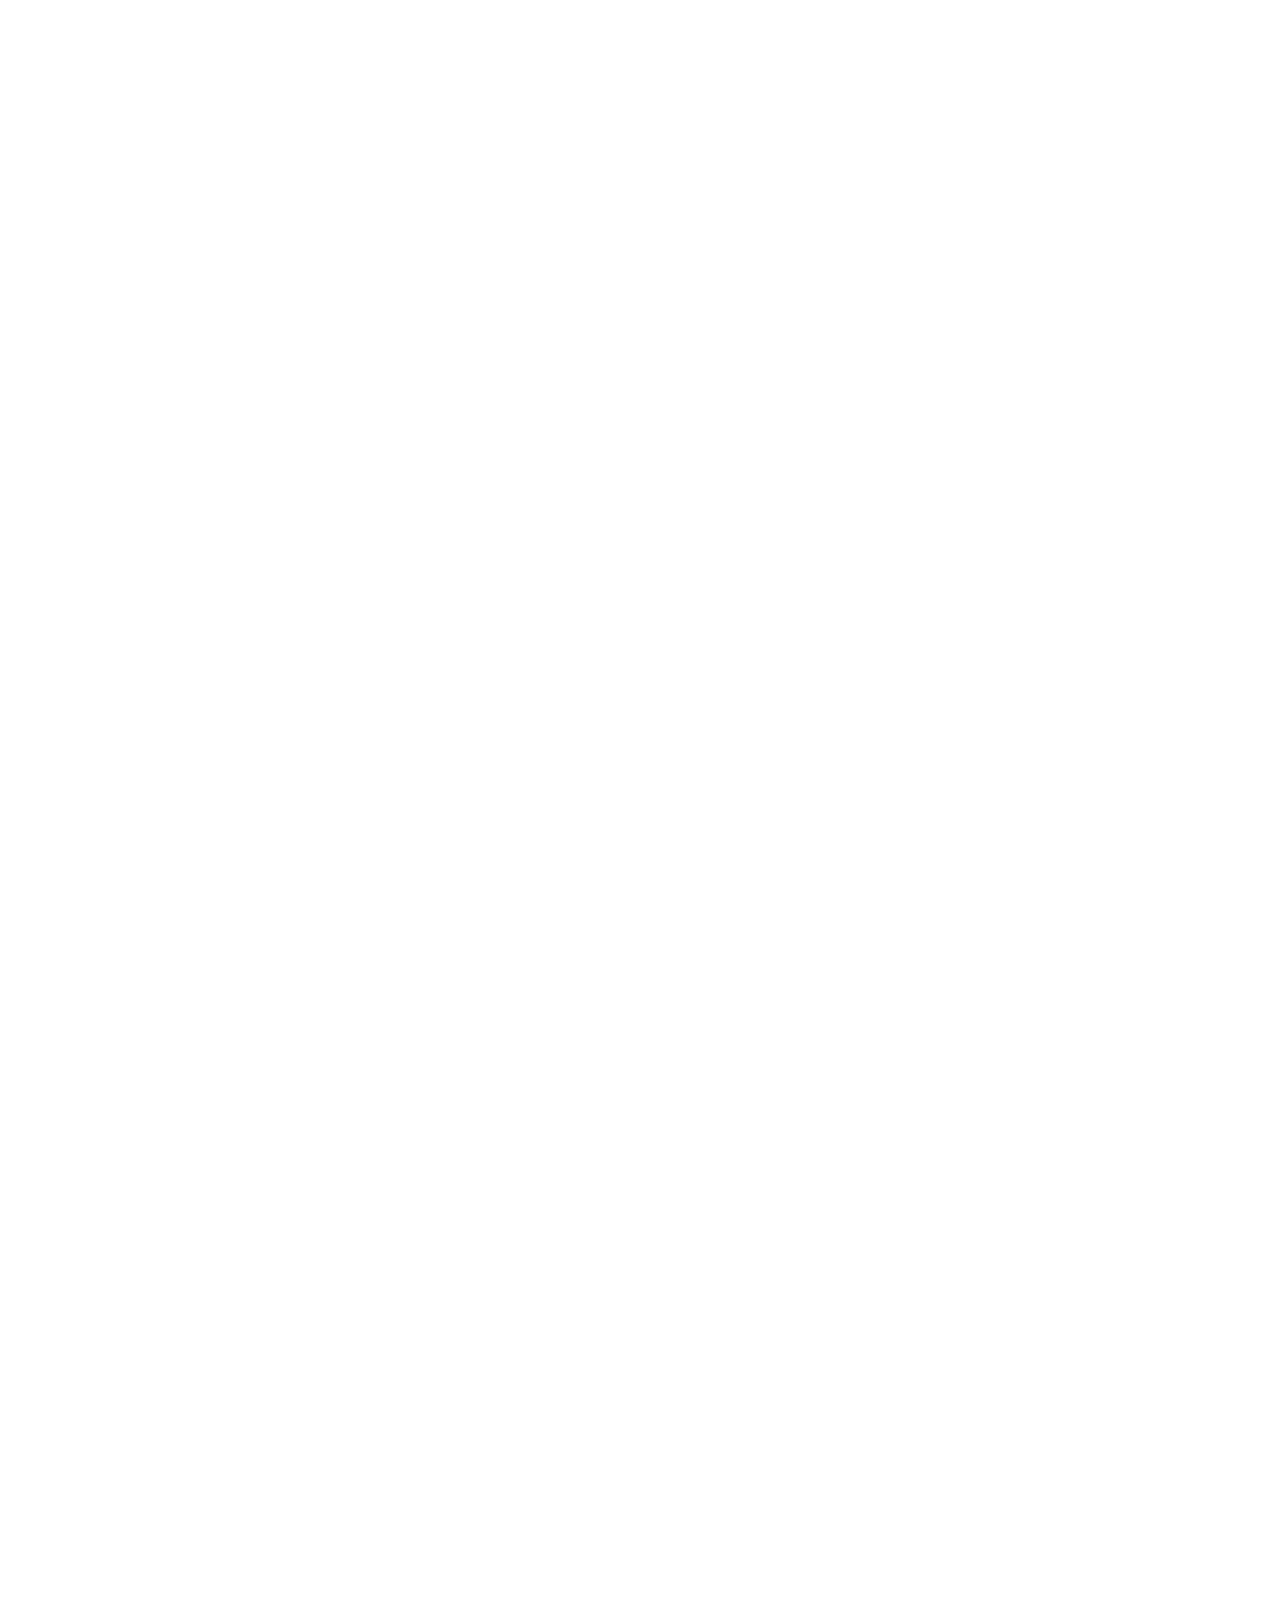
==== index.html @ 90db0bf0 "Initial commit" ====
<!DOCTYPE HTML>
<html>
	<head>
		<title>Ahooy, Welcome</title>
		<meta charset="utf-8" />
		<meta name="viewport" content="width=device-width, initial-scale=1, user-scalable=no" />
		<link rel="stylesheet" href="assets/css/main.css" />
		<noscript><link rel="stylesheet" href="assets/css/noscript.css" /></noscript>
	</head>
	<body class="is-preload">

		<!-- Wrapper-->
			<div id="wrapper">

				<!-- Nav -->
					<nav id="nav">
						<a href="#" class="icon solid fa-home"><span>Home</span></a>
						<a href="#work" class="icon solid fa-folder"><span>Work</span></a>
						<a href="#contact" class="icon solid fa-envelope"><span>Contact</span></a>
						<a href="https://twitter.com/Thuo_Bryce" class="icon brands fa-twitter"><span>Twitter</span></a>
					</nav>

				<!-- Main -->
					<div id="main">

						<!-- Me -->
							<article id="home" class="panel intro">
								<header>
									<h1>Brian Gachau Thuo</h1>
									<p>Golang & I.T Engineer</p>
								</header>
								<a href="#work" class="jumplink pic">
									<span class="arrow icon solid fa-chevron-right"><span>See my work</span></span>
									<img src="images/me_1.jpg" alt="" />
								</a>
							</article>

						<!-- Work -->
							<article id="work" class="panel">
								<header>
									<h2>Work</h2>
								</header>
								<p>
									Under Construction :) 
								</p>
								<section>
									<div class="row">
										<div class="col-4 col-6-medium col-12-small">
											<a href="#" class="image fit"><img src="images/pic01.jpg" alt=""></a>
										</div>
										<div class="col-4 col-6-medium col-12-small">
											<a href="#" class="image fit"><img src="images/pic02.jpg" alt=""></a>
										</div>
										<div class="col-4 col-6-medium col-12-small">
											<a href="#" class="image fit"><img src="images/pic03.jpg" alt=""></a>
										</div>
										<div class="col-4 col-6-medium col-12-small">
											<a href="#" class="image fit"><img src="images/pic04.jpg" alt=""></a>
										</div>
										<div class="col-4 col-6-medium col-12-small">
											<a href="#" class="image fit"><img src="images/pic05.jpg" alt=""></a>
										</div>
										<div class="col-4 col-6-medium col-12-small">
											<a href="#" class="image fit"><img src="images/pic06.jpg" alt=""></a>
										</div>
										<div class="col-4 col-6-medium col-12-small">
											<a href="#" class="image fit"><img src="images/pic07.jpg" alt=""></a>
										</div>
										<div class="col-4 col-6-medium col-12-small">
											<a href="#" class="image fit"><img src="images/pic08.jpg" alt=""></a>
										</div>
										<div class="col-4 col-6-medium col-12-small">
											<a href="#" class="image fit"><img src="images/pic09.jpg" alt=""></a>
										</div>
										<div class="col-4 col-6-medium col-12-small">
											<a href="#" class="image fit"><img src="images/pic10.jpg" alt=""></a>
										</div>
										<div class="col-4 col-6-medium col-12-small">
											<a href="#" class="image fit"><img src="images/pic11.jpg" alt=""></a>
										</div>
										<div class="col-4 col-6-medium col-12-small">
											<a href="#" class="image fit"><img src="images/pic12.jpg" alt=""></a>
										</div>
									</div>
								</section>
							</article>

						<!-- Contact -->
							<article id="contact" class="panel">
								<header>
									<h2>Contact Me</h2>
								</header>
								<form action="#" method="post">
									<div>
										<div class="row">
											<div class="col-6 col-12-medium">
												<input type="text" name="name" placeholder="Name" />
											</div>
											<div class="col-6 col-12-medium">
												<input type="text" name="email" placeholder="Email" />
											</div>
											<div class="col-12">
												<input type="text" name="subject" placeholder="Subject" />
											</div>
											<div class="col-12">
												<textarea name="message" placeholder="Message" rows="6"></textarea>
											</div>
											<div class="col-12">
												<input type="submit" value="Send Message" />
											</div>
										</div>
									</div>
								</form>
							</article>

					</div>

				<!-- Footer -->
					<div id="footer">
						<ul class="copyright">
							<li>&copy; Thuo.</li><li>Design: <a href="http://html5up.net">HTML5 UP</a></li>
						</ul>
					</div>

			</div>

		<!-- Scripts -->
			<script src="assets/js/jquery.min.js"></script>
			<script src="assets/js/browser.min.js"></script>
			<script src="assets/js/breakpoints.min.js"></script>
			<script src="assets/js/util.js"></script>
			<script src="assets/js/main.js"></script>

	</body>
</html>
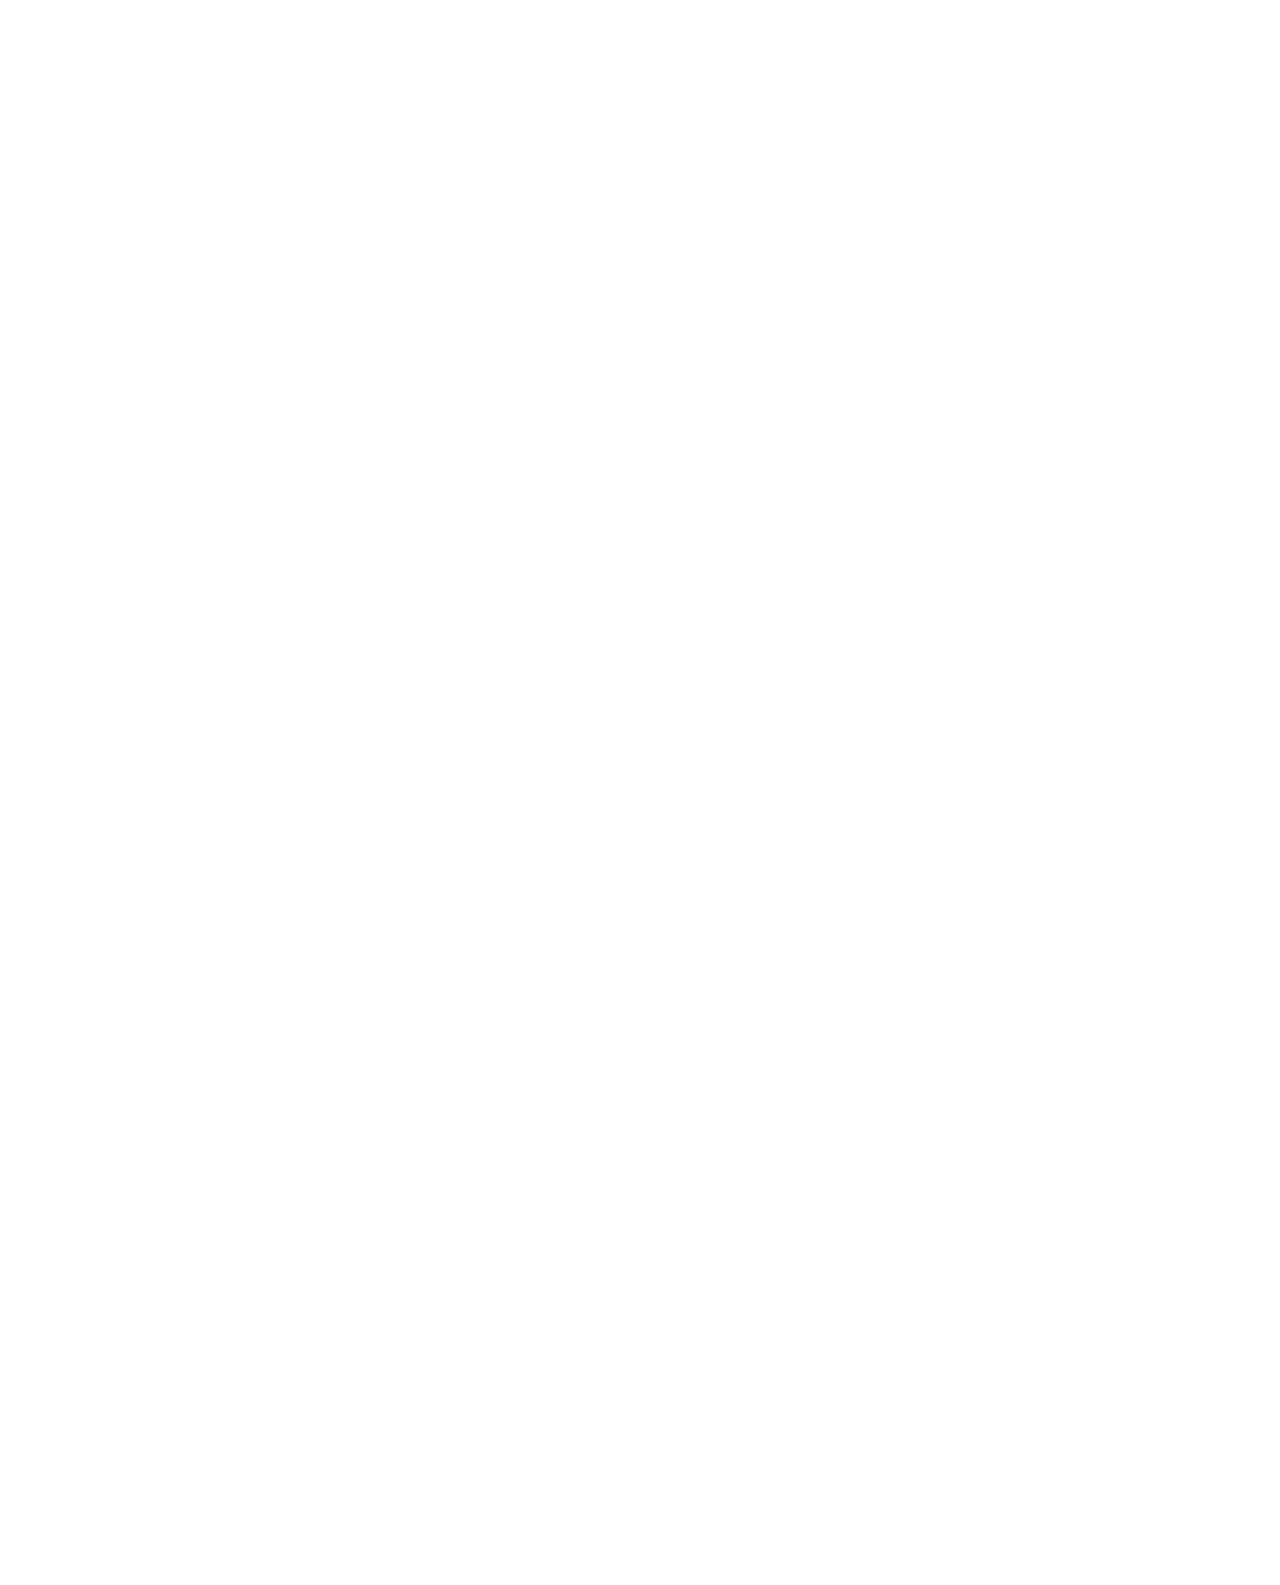
==== commit 79049588: "Update index.html" ====
--- a/index.html
+++ b/index.html
@@ -66,21 +66,6 @@
 										<div class="col-4 col-6-medium col-12-small">
 											<a href="#" class="image fit"><img src="images/pic07.jpg" alt=""></a>
 										</div>
-										<div class="col-4 col-6-medium col-12-small">
-											<a href="#" class="image fit"><img src="images/pic08.jpg" alt=""></a>
-										</div>
-										<div class="col-4 col-6-medium col-12-small">
-											<a href="#" class="image fit"><img src="images/pic09.jpg" alt=""></a>
-										</div>
-										<div class="col-4 col-6-medium col-12-small">
-											<a href="#" class="image fit"><img src="images/pic10.jpg" alt=""></a>
-										</div>
-										<div class="col-4 col-6-medium col-12-small">
-											<a href="#" class="image fit"><img src="images/pic11.jpg" alt=""></a>
-										</div>
-										<div class="col-4 col-6-medium col-12-small">
-											<a href="#" class="image fit"><img src="images/pic12.jpg" alt=""></a>
-										</div>
 									</div>
 								</section>
 							</article>
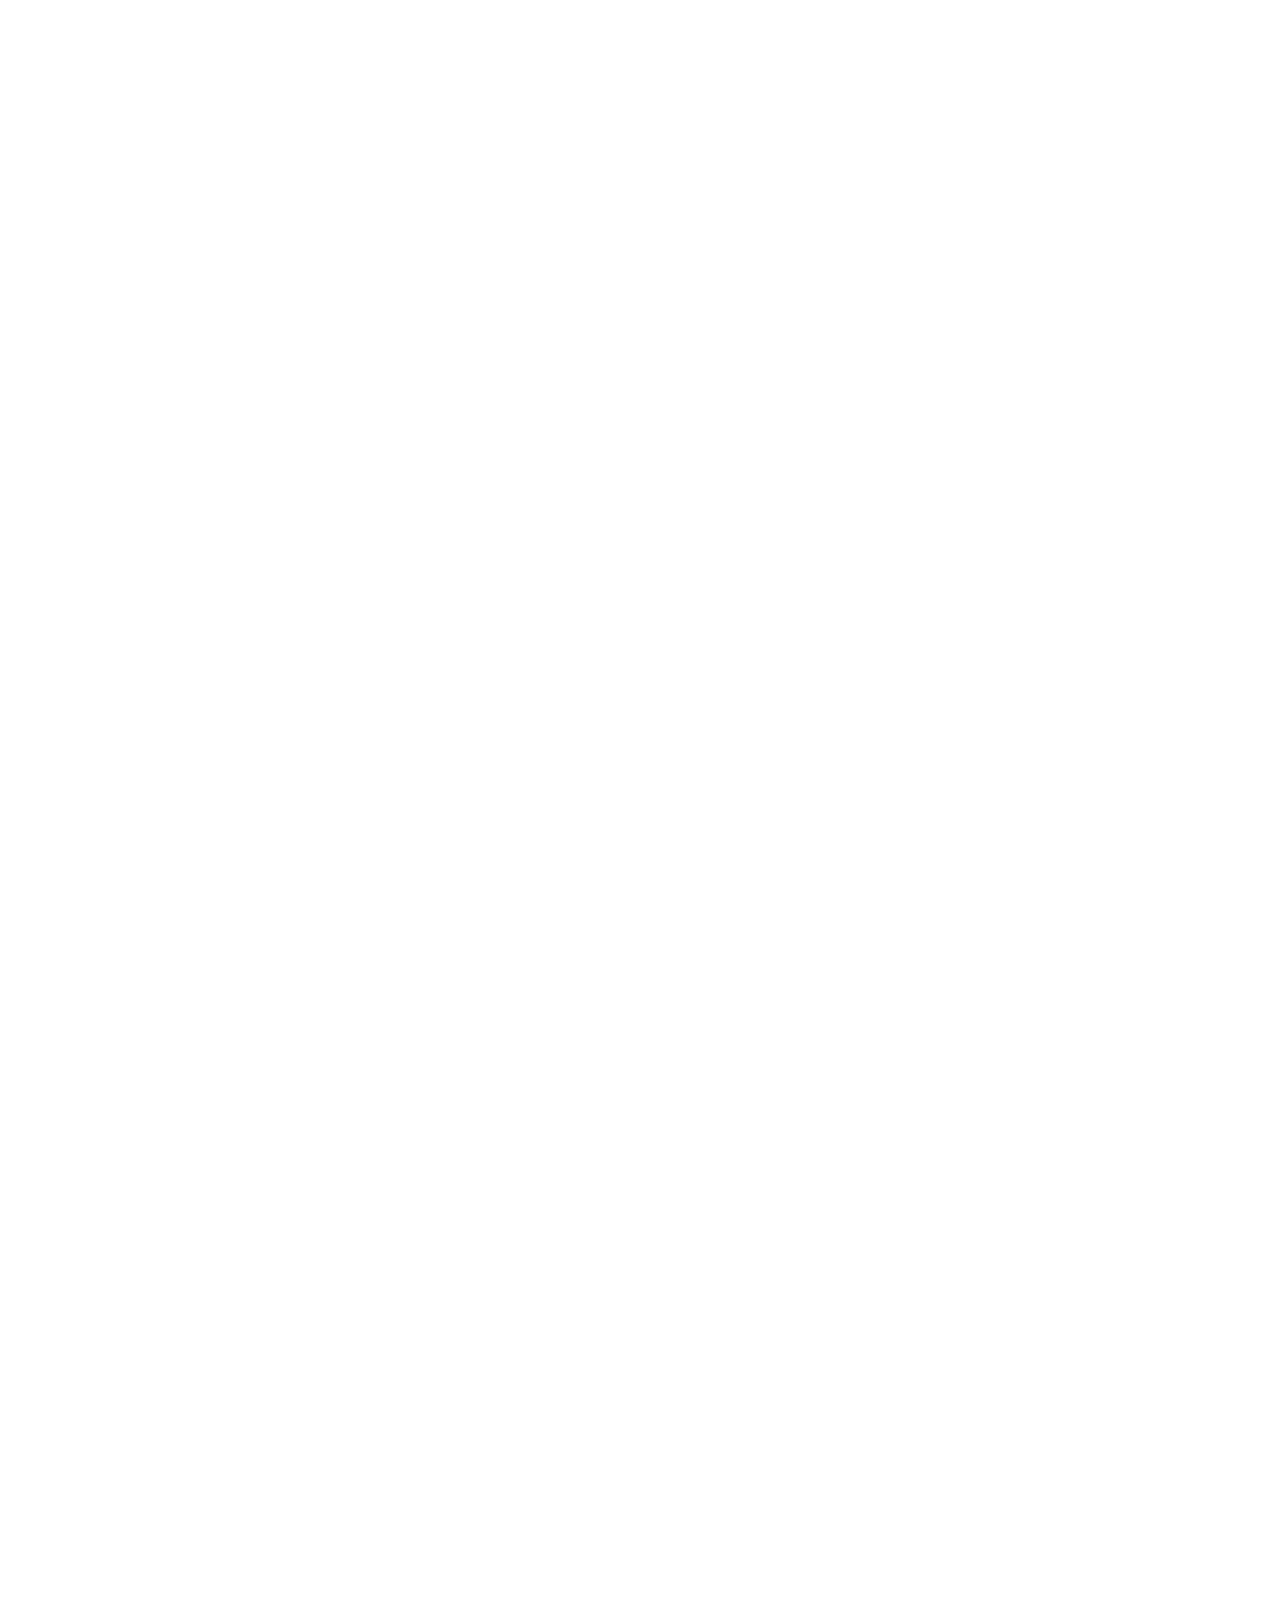
==== commit 6bea9afd: "Refactor portfolio site: update index.html, enhance CSS styles, and add .gitignore" ====
--- a/index.html
+++ b/index.html
@@ -1,9 +1,49 @@
 <!DOCTYPE HTML>
-<html>
+<html lang="en">
 	<head>
-		<title>Ahooy, Welcome</title>
 		<meta charset="utf-8" />
 		<meta name="viewport" content="width=device-width, initial-scale=1, user-scalable=no" />
+
+		<title>Brian Gachau Thuo · Rust Systems Engineer & IT Ops</title>
+		<meta name="description" content="Brian Gachau Thuo is a Rust systems engineer and IT Ops professional in Nairobi, Kenya. Building backend systems, local AI tools, and infrastructure for East Africa." />
+		<meta name="author" content="Brian Gachau Thuo" />
+		<link rel="canonical" href="https://thuobrian.github.io/Brian-Thuo/" />
+
+		<!-- Open Graph -->
+		<meta property="og:title" content="Brian Gachau Thuo · Rust Systems Engineer & IT Ops" />
+		<meta property="og:description" content="Backend systems, local AI tooling, and IT operations infrastructure — built with Rust, Python, and Go." />
+		<meta property="og:type" content="website" />
+		<meta property="og:url" content="https://thuobrian.github.io/Brian-Thuo/" />
+		<meta property="og:image" content="https://thuobrian.github.io/Brian-Thuo/images/me_1.jpg" />
+
+		<!-- Twitter -->
+		<meta name="twitter:card" content="summary_large_image" />
+		<meta name="twitter:title" content="Brian Gachau Thuo · Rust Systems Engineer & IT Ops" />
+		<meta name="twitter:description" content="Backend systems, local AI tooling, and IT operations infrastructure — built with Rust, Python, and Go." />
+		<meta name="twitter:image" content="https://thuobrian.github.io/Brian-Thuo/images/me_1.jpg" />
+
+		<!-- JSON-LD Person schema -->
+		<script type="application/ld+json">
+		{
+			"@context": "https://schema.org",
+			"@type": "Person",
+			"name": "Brian Gachau Thuo",
+			"jobTitle": "Rust Systems Engineer & IT Ops",
+			"url": "https://thuobrian.github.io/Brian-Thuo/",
+			"sameAs": [
+				"https://github.com/ThuoBrian",
+				"https://www.linkedin.com/in/brian-thuo-gachau",
+				"https://twitter.com/Thuo_Bryce"
+			],
+			"email": "mailto:thuogachau@gmail.com",
+			"address": {
+				"@type": "PostalAddress",
+				"addressLocality": "Nairobi",
+				"addressCountry": "KE"
+			}
+		}
+		</script>
+
 		<link rel="stylesheet" href="assets/css/main.css" />
 		<noscript><link rel="stylesheet" href="assets/css/noscript.css" /></noscript>
 	</head>
@@ -13,11 +53,13 @@
 			<div id="wrapper">
 
 				<!-- Nav -->
-					<nav id="nav">
-						<a href="#" class="icon solid fa-home"><span>Home</span></a>
-						<a href="#work" class="icon solid fa-folder"><span>Work</span></a>
-						<a href="#contact" class="icon solid fa-envelope"><span>Contact</span></a>
-						<a href="https://twitter.com/Thuo_Bryce" class="icon brands fa-twitter"><span>Twitter</span></a>
+					<nav id="nav" aria-label="Primary">
+						<a href="#home" class="icon solid fa-home" aria-label="Home"><span>Home</span></a>
+						<a href="#about" class="icon solid fa-user" aria-label="About"><span>About</span></a>
+						<a href="#work" class="icon solid fa-folder" aria-label="Work"><span>Work</span></a>
+						<a href="#contact" class="icon solid fa-envelope" aria-label="Contact"><span>Contact</span></a>
+						<a href="https://github.com/ThuoBrian" class="icon brands fa-github" aria-label="GitHub" target="_blank" rel="noopener noreferrer"><span>GitHub</span></a>
+						<a href="https://www.linkedin.com/in/brian-thuo-gachau" class="icon brands fa-linkedin" aria-label="LinkedIn" target="_blank" rel="noopener noreferrer"><span>LinkedIn</span></a>
 					</nav>
 
 				<!-- Main -->
@@ -27,47 +69,112 @@
 							<article id="home" class="panel intro">
 								<header>
 									<h1>Brian Gachau Thuo</h1>
-									<p>Golang & I.T Engineer</p>
+									<p>Rust Systems Engineer · IT Ops @ IPA Kenya</p>
 								</header>
 								<a href="#work" class="jumplink pic">
 									<span class="arrow icon solid fa-chevron-right"><span>See my work</span></span>
-									<img src="images/me_1.jpg" alt="" />
+									<img src="images/me_1.jpg" alt="Portrait of Brian Gachau Thuo" width="400" height="400" />
 								</a>
+							</article>
+
+						<!-- About -->
+							<article id="about" class="panel">
+								<header>
+									<h2>About Me</h2>
+								</header>
+								<p>
+									I’m a systems engineer based in Nairobi, Kenya, building reliable backend infrastructure and developer tools for East Africa. Most of my work is in <strong>Rust</strong> and <strong>Python</strong>, with a growing focus on local/edge AI systems, IT operations automation, and cloud-native tooling.
+								</p>
+								<p>
+									By day I run IT Operations at <strong>IPA Kenya</strong>. By night I ship open-source projects — from RAG chatbots and inventory APIs to Rust CLI utilities.
+								</p>
+								<section>
+									<h3>Tech I work with</h3>
+									<ul class="tech-stack">
+										<li>Rust</li>
+										<li>Python</li>
+										<li>Go</li>
+										<li>FastAPI</li>
+										<li>Actix-web</li>
+										<li>PostgreSQL</li>
+										<li>SQLx</li>
+										<li>Docker</li>
+										<li>ChromaDB</li>
+										<li>Ollama</li>
+										<li>Linux</li>
+									</ul>
+								</section>
 							</article>
 
 						<!-- Work -->
 							<article id="work" class="panel">
 								<header>
-									<h2>Work</h2>
-								</header>
-								<p>
-									Under Construction :) 
+									<h2>Selected Work</h2>
+								</header>
+								<p>
+									A few projects I’ve built recently. Most are open source — click through to read the code or try them out.
 								</p>
 								<section>
-									<div class="row">
-										<div class="col-4 col-6-medium col-12-small">
-											<a href="#" class="image fit"><img src="images/pic01.jpg" alt=""></a>
-										</div>
-										<div class="col-4 col-6-medium col-12-small">
-											<a href="#" class="image fit"><img src="images/pic02.jpg" alt=""></a>
-										</div>
-										<div class="col-4 col-6-medium col-12-small">
-											<a href="#" class="image fit"><img src="images/pic03.jpg" alt=""></a>
-										</div>
-										<div class="col-4 col-6-medium col-12-small">
-											<a href="#" class="image fit"><img src="images/pic04.jpg" alt=""></a>
-										</div>
-										<div class="col-4 col-6-medium col-12-small">
-											<a href="#" class="image fit"><img src="images/pic05.jpg" alt=""></a>
-										</div>
-										<div class="col-4 col-6-medium col-12-small">
-											<a href="#" class="image fit"><img src="images/pic06.jpg" alt=""></a>
-										</div>
-										<div class="col-4 col-6-medium col-12-small">
-											<a href="#" class="image fit"><img src="images/pic07.jpg" alt=""></a>
+									<div class="row project-grid">
+										<div class="col-4 col-6-medium col-12-small">
+											<a href="https://github.com/ThuoBrian/Laptop_Inventory_CLI" class="image fit project-card" target="_blank" rel="noopener noreferrer">
+												<img src="images/pic01.jpg" alt="Laptop Inventory CLI preview" loading="lazy" />
+												<span class="project-caption">
+													<strong>Laptop Inventory API</strong>
+													<em>Rust · Actix-web · PostgreSQL · SQLx · Docker</em>
+												</span>
+											</a>
+										</div>
+										<div class="col-4 col-6-medium col-12-small">
+											<a href="https://github.com/ThuoBrian/AI-support-chatbot" class="image fit project-card" target="_blank" rel="noopener noreferrer">
+												<img src="images/pic02.jpg" alt="AI Support Chatbot preview" loading="lazy" />
+												<span class="project-caption">
+													<strong>AI Support Chatbot</strong>
+													<em>Local RAG · Ollama · ChromaDB · FastAPI · SSE</em>
+												</span>
+											</a>
+										</div>
+										<div class="col-4 col-6-medium col-12-small">
+											<a href="https://github.com/ThuoBrian/kenyan-AI-powered-financial-advisor" class="image fit project-card" target="_blank" rel="noopener noreferrer">
+												<img src="images/pic03.jpg" alt="Kenyan AI Financial Advisor preview" loading="lazy" />
+												<span class="project-caption">
+													<strong>Kenyan AI Financial Advisor</strong>
+													<em>Python · AI · Budgeting · Investing · Tax</em>
+												</span>
+											</a>
+										</div>
+										<div class="col-4 col-6-medium col-12-small">
+											<a href="https://github.com/ThuoBrian/pr-context-builder" class="image fit project-card" target="_blank" rel="noopener noreferrer">
+												<img src="images/pic04.jpg" alt="PR Context Builder preview" loading="lazy" />
+												<span class="project-caption">
+													<strong>PR Context Builder</strong>
+													<em>Rust CLI · Git · Developer productivity</em>
+												</span>
+											</a>
+										</div>
+										<div class="col-4 col-6-medium col-12-small">
+											<a href="https://github.com/ThuoBrian/Decoder-Ring" class="image fit project-card" target="_blank" rel="noopener noreferrer">
+												<img src="images/pic05.jpg" alt="Decoder Ring preview" loading="lazy" />
+												<span class="project-caption">
+													<strong>Decoder Ring</strong>
+													<em>Rust CLI · Statistical analysis · Shift guessing</em>
+												</span>
+											</a>
+										</div>
+										<div class="col-4 col-6-medium col-12-small">
+											<a href="https://github.com/ThuoBrian/learn-ops" class="image fit project-card" target="_blank" rel="noopener noreferrer">
+												<img src="images/pic06.jpg" alt="Learn Ops preview" loading="lazy" />
+												<span class="project-caption">
+													<strong>Learn Ops</strong>
+													<em>JavaScript · Training finder · AI/ML · Cybersecurity</em>
+												</span>
+											</a>
 										</div>
 									</div>
 								</section>
+								<p class="more-work">
+									See more on <a href="https://github.com/ThuoBrian" target="_blank" rel="noopener noreferrer">GitHub</a>.
+								</p>
 							</article>
 
 						<!-- Contact -->
@@ -75,20 +182,29 @@
 								<header>
 									<h2>Contact Me</h2>
 								</header>
-								<form action="#" method="post">
+								<p>
+									Open to freelance, collaborations, and systems/infrastructure roles. The best way to reach me is by email.
+								</p>
+								<ul class="contact-links">
+									<li><a href="mailto:thuogachau@gmail.com" class="icon solid fa-envelope"><span>thuogachau@gmail.com</span></a></li>
+									<li><a href="https://github.com/ThuoBrian" class="icon brands fa-github" target="_blank" rel="noopener noreferrer"><span>github.com/ThuoBrian</span></a></li>
+									<li><a href="https://www.linkedin.com/in/brian-thuo-gachau" class="icon brands fa-linkedin" target="_blank" rel="noopener noreferrer"><span>linkedin.com/in/brian-thuo-gachau</span></a></li>
+									<li><a href="https://twitter.com/Thuo_Bryce" class="icon brands fa-twitter" target="_blank" rel="noopener noreferrer"><span>@Thuo_Bryce</span></a></li>
+								</ul>
+								<form action="https://formspree.io/f/xnqevvjz" method="POST">
 									<div>
 										<div class="row">
 											<div class="col-6 col-12-medium">
-												<input type="text" name="name" placeholder="Name" />
+												<input type="text" name="name" placeholder="Name" required />
 											</div>
 											<div class="col-6 col-12-medium">
-												<input type="text" name="email" placeholder="Email" />
+												<input type="email" name="email" placeholder="Email" required />
 											</div>
 											<div class="col-12">
-												<input type="text" name="subject" placeholder="Subject" />
+												<input type="text" name="subject" placeholder="Subject" required />
 											</div>
 											<div class="col-12">
-												<textarea name="message" placeholder="Message" rows="6"></textarea>
+												<textarea name="message" placeholder="Message" rows="6" required></textarea>
 											</div>
 											<div class="col-12">
 												<input type="submit" value="Send Message" />
@@ -103,7 +219,7 @@
 				<!-- Footer -->
 					<div id="footer">
 						<ul class="copyright">
-							<li>&copy; Thuo.</li><li>Design: <a href="http://html5up.net">HTML5 UP</a></li>
+							<li>&copy; Brian Gachau Thuo.</li><li>Built by <a href="https://github.com/ThuoBrian" target="_blank" rel="noopener noreferrer">ThuoBrian</a></li>
 						</ul>
 					</div>
 
@@ -117,4 +233,4 @@
 			<script src="assets/js/main.js"></script>
 
 	</body>
-</html>+</html>
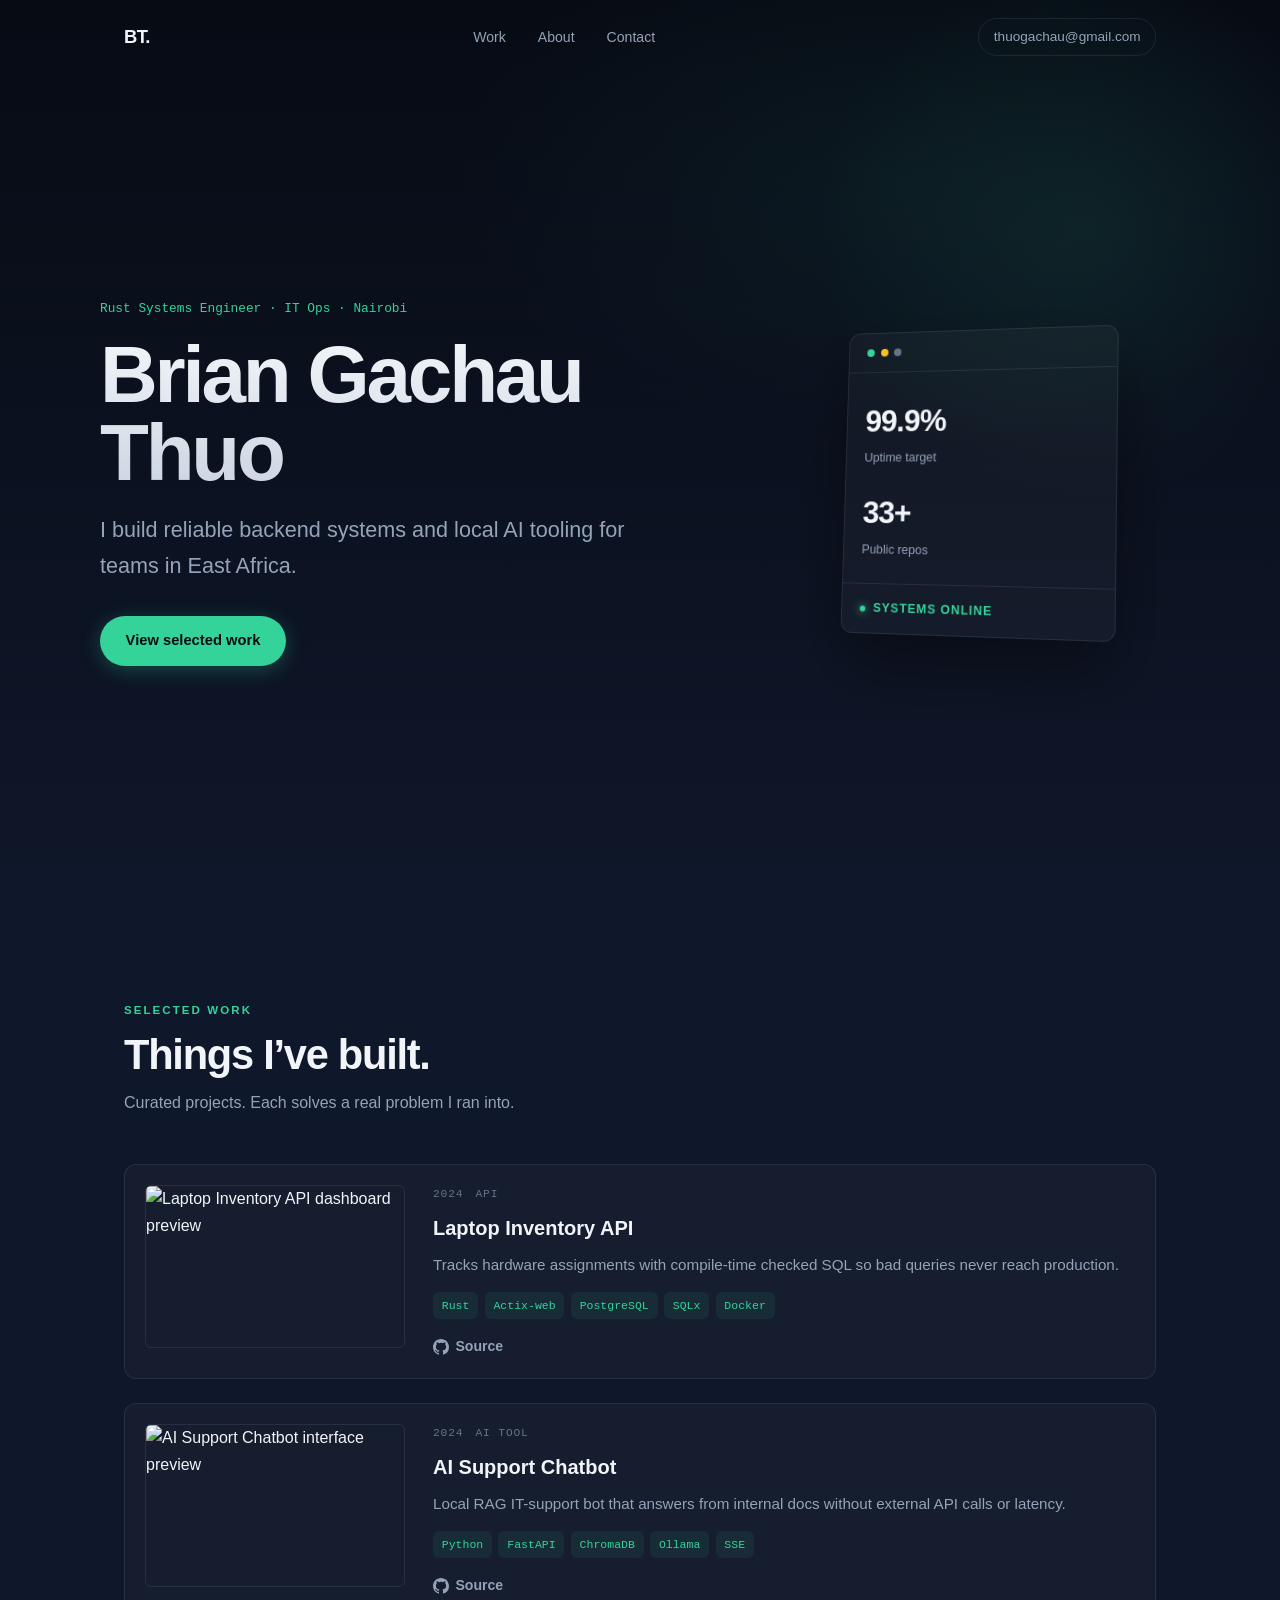
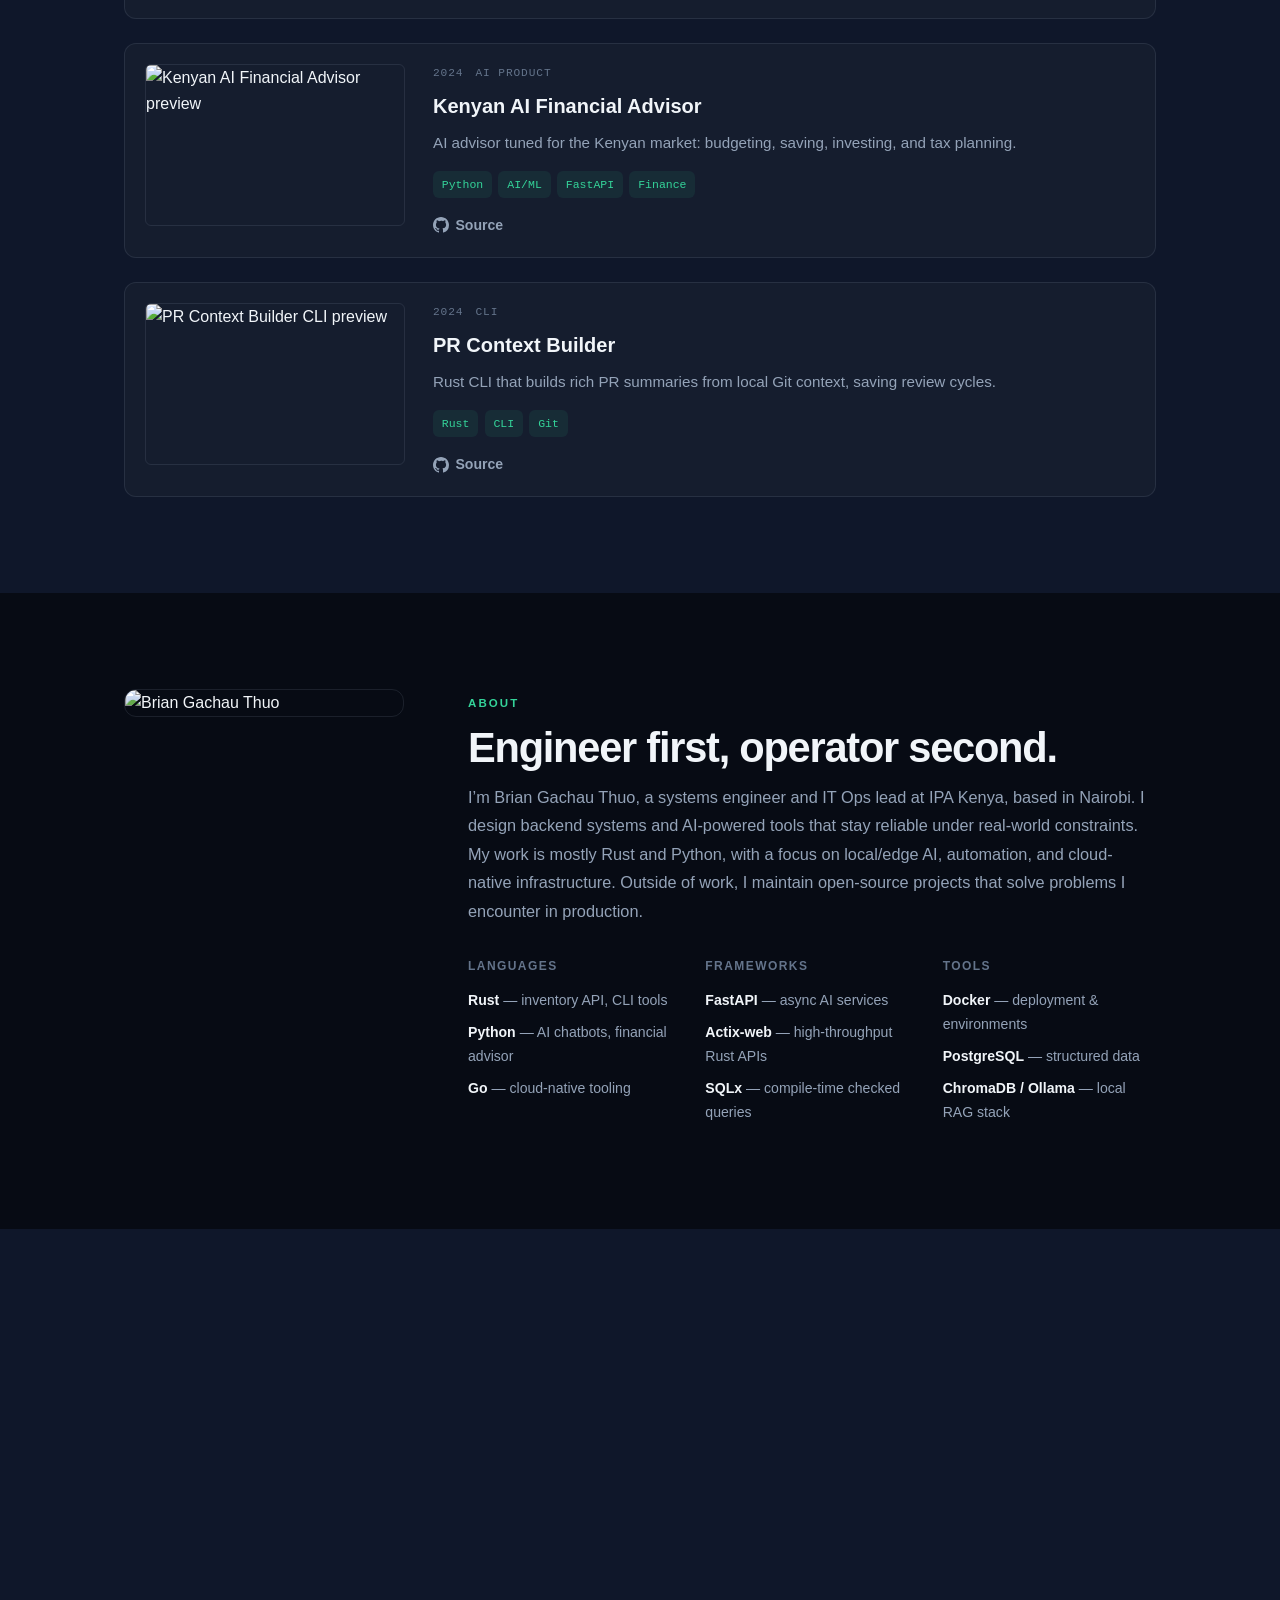
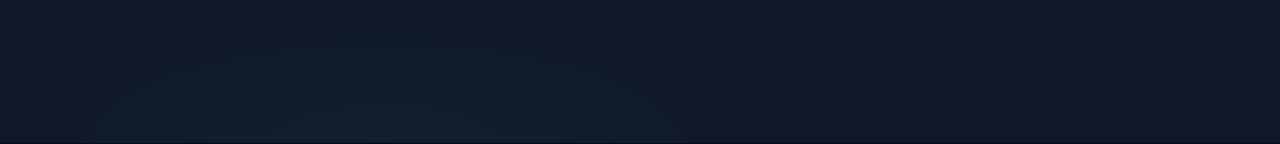
==== commit 6857554d: "Rebuild portfolio as premium dark developer site - Replace Astral template with custom dark navy-to-" ====
--- a/index.html
+++ b/index.html
@@ -1,236 +1,304 @@
-<!DOCTYPE HTML>
+<!DOCTYPE html>
 <html lang="en">
-	<head>
-		<meta charset="utf-8" />
-		<meta name="viewport" content="width=device-width, initial-scale=1, user-scalable=no" />
-
-		<title>Brian Gachau Thuo · Rust Systems Engineer & IT Ops</title>
-		<meta name="description" content="Brian Gachau Thuo is a Rust systems engineer and IT Ops professional in Nairobi, Kenya. Building backend systems, local AI tools, and infrastructure for East Africa." />
-		<meta name="author" content="Brian Gachau Thuo" />
-		<link rel="canonical" href="https://thuobrian.github.io/Brian-Thuo/" />
-
-		<!-- Open Graph -->
-		<meta property="og:title" content="Brian Gachau Thuo · Rust Systems Engineer & IT Ops" />
-		<meta property="og:description" content="Backend systems, local AI tooling, and IT operations infrastructure — built with Rust, Python, and Go." />
-		<meta property="og:type" content="website" />
-		<meta property="og:url" content="https://thuobrian.github.io/Brian-Thuo/" />
-		<meta property="og:image" content="https://thuobrian.github.io/Brian-Thuo/images/me_1.jpg" />
-
-		<!-- Twitter -->
-		<meta name="twitter:card" content="summary_large_image" />
-		<meta name="twitter:title" content="Brian Gachau Thuo · Rust Systems Engineer & IT Ops" />
-		<meta name="twitter:description" content="Backend systems, local AI tooling, and IT operations infrastructure — built with Rust, Python, and Go." />
-		<meta name="twitter:image" content="https://thuobrian.github.io/Brian-Thuo/images/me_1.jpg" />
-
-		<!-- JSON-LD Person schema -->
-		<script type="application/ld+json">
-		{
-			"@context": "https://schema.org",
-			"@type": "Person",
-			"name": "Brian Gachau Thuo",
-			"jobTitle": "Rust Systems Engineer & IT Ops",
-			"url": "https://thuobrian.github.io/Brian-Thuo/",
-			"sameAs": [
-				"https://github.com/ThuoBrian",
-				"https://www.linkedin.com/in/brian-thuo-gachau",
-				"https://twitter.com/Thuo_Bryce"
-			],
-			"email": "mailto:thuogachau@gmail.com",
-			"address": {
-				"@type": "PostalAddress",
-				"addressLocality": "Nairobi",
-				"addressCountry": "KE"
-			}
-		}
-		</script>
-
-		<link rel="stylesheet" href="assets/css/main.css" />
-		<noscript><link rel="stylesheet" href="assets/css/noscript.css" /></noscript>
-	</head>
-	<body class="is-preload">
-
-		<!-- Wrapper-->
-			<div id="wrapper">
-
-				<!-- Nav -->
-					<nav id="nav" aria-label="Primary">
-						<a href="#home" class="icon solid fa-home" aria-label="Home"><span>Home</span></a>
-						<a href="#about" class="icon solid fa-user" aria-label="About"><span>About</span></a>
-						<a href="#work" class="icon solid fa-folder" aria-label="Work"><span>Work</span></a>
-						<a href="#contact" class="icon solid fa-envelope" aria-label="Contact"><span>Contact</span></a>
-						<a href="https://github.com/ThuoBrian" class="icon brands fa-github" aria-label="GitHub" target="_blank" rel="noopener noreferrer"><span>GitHub</span></a>
-						<a href="https://www.linkedin.com/in/brian-thuo-gachau" class="icon brands fa-linkedin" aria-label="LinkedIn" target="_blank" rel="noopener noreferrer"><span>LinkedIn</span></a>
-					</nav>
-
-				<!-- Main -->
-					<div id="main">
-
-						<!-- Me -->
-							<article id="home" class="panel intro">
-								<header>
-									<h1>Brian Gachau Thuo</h1>
-									<p>Rust Systems Engineer · IT Ops @ IPA Kenya</p>
-								</header>
-								<a href="#work" class="jumplink pic">
-									<span class="arrow icon solid fa-chevron-right"><span>See my work</span></span>
-									<img src="images/me_1.jpg" alt="Portrait of Brian Gachau Thuo" width="400" height="400" />
-								</a>
-							</article>
-
-						<!-- About -->
-							<article id="about" class="panel">
-								<header>
-									<h2>About Me</h2>
-								</header>
-								<p>
-									I’m a systems engineer based in Nairobi, Kenya, building reliable backend infrastructure and developer tools for East Africa. Most of my work is in <strong>Rust</strong> and <strong>Python</strong>, with a growing focus on local/edge AI systems, IT operations automation, and cloud-native tooling.
-								</p>
-								<p>
-									By day I run IT Operations at <strong>IPA Kenya</strong>. By night I ship open-source projects — from RAG chatbots and inventory APIs to Rust CLI utilities.
-								</p>
-								<section>
-									<h3>Tech I work with</h3>
-									<ul class="tech-stack">
-										<li>Rust</li>
-										<li>Python</li>
-										<li>Go</li>
-										<li>FastAPI</li>
-										<li>Actix-web</li>
-										<li>PostgreSQL</li>
-										<li>SQLx</li>
-										<li>Docker</li>
-										<li>ChromaDB</li>
-										<li>Ollama</li>
-										<li>Linux</li>
-									</ul>
-								</section>
-							</article>
-
-						<!-- Work -->
-							<article id="work" class="panel">
-								<header>
-									<h2>Selected Work</h2>
-								</header>
-								<p>
-									A few projects I’ve built recently. Most are open source — click through to read the code or try them out.
-								</p>
-								<section>
-									<div class="row project-grid">
-										<div class="col-4 col-6-medium col-12-small">
-											<a href="https://github.com/ThuoBrian/Laptop_Inventory_CLI" class="image fit project-card" target="_blank" rel="noopener noreferrer">
-												<img src="images/pic01.jpg" alt="Laptop Inventory CLI preview" loading="lazy" />
-												<span class="project-caption">
-													<strong>Laptop Inventory API</strong>
-													<em>Rust · Actix-web · PostgreSQL · SQLx · Docker</em>
-												</span>
-											</a>
-										</div>
-										<div class="col-4 col-6-medium col-12-small">
-											<a href="https://github.com/ThuoBrian/AI-support-chatbot" class="image fit project-card" target="_blank" rel="noopener noreferrer">
-												<img src="images/pic02.jpg" alt="AI Support Chatbot preview" loading="lazy" />
-												<span class="project-caption">
-													<strong>AI Support Chatbot</strong>
-													<em>Local RAG · Ollama · ChromaDB · FastAPI · SSE</em>
-												</span>
-											</a>
-										</div>
-										<div class="col-4 col-6-medium col-12-small">
-											<a href="https://github.com/ThuoBrian/kenyan-AI-powered-financial-advisor" class="image fit project-card" target="_blank" rel="noopener noreferrer">
-												<img src="images/pic03.jpg" alt="Kenyan AI Financial Advisor preview" loading="lazy" />
-												<span class="project-caption">
-													<strong>Kenyan AI Financial Advisor</strong>
-													<em>Python · AI · Budgeting · Investing · Tax</em>
-												</span>
-											</a>
-										</div>
-										<div class="col-4 col-6-medium col-12-small">
-											<a href="https://github.com/ThuoBrian/pr-context-builder" class="image fit project-card" target="_blank" rel="noopener noreferrer">
-												<img src="images/pic04.jpg" alt="PR Context Builder preview" loading="lazy" />
-												<span class="project-caption">
-													<strong>PR Context Builder</strong>
-													<em>Rust CLI · Git · Developer productivity</em>
-												</span>
-											</a>
-										</div>
-										<div class="col-4 col-6-medium col-12-small">
-											<a href="https://github.com/ThuoBrian/Decoder-Ring" class="image fit project-card" target="_blank" rel="noopener noreferrer">
-												<img src="images/pic05.jpg" alt="Decoder Ring preview" loading="lazy" />
-												<span class="project-caption">
-													<strong>Decoder Ring</strong>
-													<em>Rust CLI · Statistical analysis · Shift guessing</em>
-												</span>
-											</a>
-										</div>
-										<div class="col-4 col-6-medium col-12-small">
-											<a href="https://github.com/ThuoBrian/learn-ops" class="image fit project-card" target="_blank" rel="noopener noreferrer">
-												<img src="images/pic06.jpg" alt="Learn Ops preview" loading="lazy" />
-												<span class="project-caption">
-													<strong>Learn Ops</strong>
-													<em>JavaScript · Training finder · AI/ML · Cybersecurity</em>
-												</span>
-											</a>
-										</div>
-									</div>
-								</section>
-								<p class="more-work">
-									See more on <a href="https://github.com/ThuoBrian" target="_blank" rel="noopener noreferrer">GitHub</a>.
-								</p>
-							</article>
-
-						<!-- Contact -->
-							<article id="contact" class="panel">
-								<header>
-									<h2>Contact Me</h2>
-								</header>
-								<p>
-									Open to freelance, collaborations, and systems/infrastructure roles. The best way to reach me is by email.
-								</p>
-								<ul class="contact-links">
-									<li><a href="mailto:thuogachau@gmail.com" class="icon solid fa-envelope"><span>thuogachau@gmail.com</span></a></li>
-									<li><a href="https://github.com/ThuoBrian" class="icon brands fa-github" target="_blank" rel="noopener noreferrer"><span>github.com/ThuoBrian</span></a></li>
-									<li><a href="https://www.linkedin.com/in/brian-thuo-gachau" class="icon brands fa-linkedin" target="_blank" rel="noopener noreferrer"><span>linkedin.com/in/brian-thuo-gachau</span></a></li>
-									<li><a href="https://twitter.com/Thuo_Bryce" class="icon brands fa-twitter" target="_blank" rel="noopener noreferrer"><span>@Thuo_Bryce</span></a></li>
-								</ul>
-								<form action="https://formspree.io/f/xnqevvjz" method="POST">
-									<div>
-										<div class="row">
-											<div class="col-6 col-12-medium">
-												<input type="text" name="name" placeholder="Name" required />
-											</div>
-											<div class="col-6 col-12-medium">
-												<input type="email" name="email" placeholder="Email" required />
-											</div>
-											<div class="col-12">
-												<input type="text" name="subject" placeholder="Subject" required />
-											</div>
-											<div class="col-12">
-												<textarea name="message" placeholder="Message" rows="6" required></textarea>
-											</div>
-											<div class="col-12">
-												<input type="submit" value="Send Message" />
-											</div>
-										</div>
-									</div>
-								</form>
-							</article>
-
-					</div>
-
-				<!-- Footer -->
-					<div id="footer">
-						<ul class="copyright">
-							<li>&copy; Brian Gachau Thuo.</li><li>Built by <a href="https://github.com/ThuoBrian" target="_blank" rel="noopener noreferrer">ThuoBrian</a></li>
-						</ul>
-					</div>
-
-			</div>
-
-		<!-- Scripts -->
-			<script src="assets/js/jquery.min.js"></script>
-			<script src="assets/js/browser.min.js"></script>
-			<script src="assets/js/breakpoints.min.js"></script>
-			<script src="assets/js/util.js"></script>
-			<script src="assets/js/main.js"></script>
-
-	</body>
+<head>
+  <meta charset="UTF-8" />
+  <meta name="viewport" content="width=device-width, initial-scale=1.0" />
+  <meta http-equiv="X-UA-Compatible" content="ie=edge" />
+
+  <title>Brian Gachau Thuo · Rust Systems Engineer</title>
+  <meta name="description" content="Brian Gachau Thuo builds reliable backend systems and local AI tooling for teams in East Africa. Rust · Python · Go · Nairobi." />
+  <meta name="author" content="Brian Gachau Thuo" />
+  <link rel="canonical" href="https://thuobrian.github.io/Brian-Thuo/" />
+
+  <meta property="og:title" content="Brian Gachau Thuo · Rust Systems Engineer" />
+  <meta property="og:description" content="Reliable backend systems and local AI tooling for teams in East Africa." />
+  <meta property="og:type" content="website" />
+  <meta property="og:url" content="https://thuobrian.github.io/Brian-Thuo/" />
+
+  <script type="application/ld+json">
+  {
+    "@context": "https://schema.org",
+    "@type": "Person",
+    "name": "Brian Gachau Thuo",
+    "jobTitle": "Rust Systems Engineer & IT Ops",
+    "url": "https://thuobrian.github.io/Brian-Thuo/",
+    "sameAs": [
+      "https://github.com/ThuoBrian",
+      "https://www.linkedin.com/in/brian-thuo-gachau"
+    ],
+    "email": "mailto:thuogachau@gmail.com",
+    "address": {
+      "@type": "PostalAddress",
+      "addressLocality": "Nairobi",
+      "addressCountry": "KE"
+    }
+  }
+  </script>
+
+  <link rel="stylesheet" href="assets/css/style.css" />
+</head>
+<body>
+
+  <nav class="nav" aria-label="Primary">
+    <div class="nav-inner">
+      <a href="#" class="nav-logo" aria-label="Brian Gachau Thuo">BT.</a>
+
+      <button class="nav-toggle" aria-expanded="false" aria-controls="nav-menu" aria-label="Toggle navigation">
+        <span class="hamburger"></span>
+      </button>
+
+      <ul class="nav-menu" id="nav-menu">
+        <li><a href="#work" class="nav-link">Work</a></li>
+        <li><a href="#about" class="nav-link">About</a></li>
+        <li><a href="#contact" class="nav-link">Contact</a></li>
+      </ul>
+
+      <a href="mailto:thuogachau@gmail.com" class="nav-email">thuogachau@gmail.com</a>
+    </div>
+  </nav>
+
+  <header id="home" class="hero">
+    <div class="hero-glow" aria-hidden="true"></div>
+
+    <div class="hero-content">
+      <div class="hero-text">
+        <p class="hero-kicker">Rust Systems Engineer · IT Ops · Nairobi</p>
+        <h1 class="hero-name">Brian Gachau Thuo</h1>
+        <p class="hero-value">
+          I build reliable backend systems and local AI tooling for teams in East Africa.
+        </p>
+        <div class="hero-actions">
+          <a href="#work" class="btn btn-primary">View selected work</a>
+        </div>
+      </div>
+
+      <div class="hero-card-wrapper">
+        <div class="glass-card">
+          <div class="card-header">
+            <span class="card-dot"></span>
+            <span class="card-dot amber"></span>
+            <span class="card-dot muted"></span>
+          </div>
+          <div class="card-body">
+            <div class="card-metric">
+              <span class="metric-value">99.9%</span>
+              <span class="metric-label">Uptime target</span>
+            </div>
+            <div class="card-metric">
+              <span class="metric-value">33+</span>
+              <span class="metric-label">Public repos</span>
+            </div>
+          </div>
+          <div class="card-footer">
+            <span class="pulse"></span>
+            Systems online
+          </div>
+        </div>
+      </div>
+    </div>
+  </header>
+
+  <main>
+    <section id="work" class="work">
+      <div class="container">
+        <div class="section-header">
+          <span class="section-eyebrow">Selected Work</span>
+          <h2 class="section-title">Things I’ve built.</h2>
+          <p class="section-subtitle">Curated projects. Each solves a real problem I ran into.</p>
+        </div>
+
+        <div class="project-list">
+          <article class="project-card">
+            <div class="project-image">
+              <img src="images/pic01.jpg" alt="Laptop Inventory API dashboard preview" loading="lazy" />
+            </div>
+            <div class="project-body">
+              <div class="project-meta">
+                <span class="project-year">2024</span>
+                <span class="project-type">API</span>
+              </div>
+              <h3 class="project-title">Laptop Inventory API</h3>
+              <p class="project-desc">Tracks hardware assignments with compile-time checked SQL so bad queries never reach production.</p>
+              <ul class="project-tags">
+                <li>Rust</li>
+                <li>Actix-web</li>
+                <li>PostgreSQL</li>
+                <li>SQLx</li>
+                <li>Docker</li>
+              </ul>
+              <div class="project-links">
+                <a href="https://github.com/ThuoBrian/Laptop_Inventory_CLI" target="_blank" rel="noopener noreferrer" class="project-link">
+                  <svg class="icon" viewBox="0 0 24 24" fill="currentColor" aria-hidden="true"><path d="M12 0C5.37 0 0 5.37 0 12c0 5.31 3.435 9.795 8.205 11.385.6.105.825-.255.825-.57 0-.285-.015-1.23-.015-2.235-3.015.555-3.795-.735-4.035-1.41-.135-.345-.72-1.41-1.23-1.695-.42-.225-1.02-.78-.015-.795.945-.015 1.62.87 1.845 1.23 1.08 1.815 2.805 1.305 3.495.99.105-.78.42-1.305.765-1.605-2.67-.3-5.46-1.335-5.46-5.925 0-1.305.465-2.385 1.23-3.225-.12-.3-.54-1.53.12-3.18 0 0 1.005-.315 3.3 1.23a11.49 11.49 0 0 1 3-.405c1.02 0 2.04.135 3 .405 2.28-1.56 3.285-1.23 3.285-1.23.66 1.65.24 2.88.12 3.18.765.84 1.23 1.905 1.23 3.225 0 4.605-2.805 5.625-5.475 5.925.435.375.81 1.095.81 2.22 0 1.605-.015 2.895-.015 3.3 0 .315.225.69.825.57A12.02 12.02 0 0 0 24 12c0-6.63-5.37-12-12-12z"/></svg>
+                  Source
+                </a>
+              </div>
+            </div>
+          </article>
+
+          <article class="project-card">
+            <div class="project-image">
+              <img src="images/pic02.jpg" alt="AI Support Chatbot interface preview" loading="lazy" />
+            </div>
+            <div class="project-body">
+              <div class="project-meta">
+                <span class="project-year">2024</span>
+                <span class="project-type">AI Tool</span>
+              </div>
+              <h3 class="project-title">AI Support Chatbot</h3>
+              <p class="project-desc">Local RAG IT-support bot that answers from internal docs without external API calls or latency.</p>
+              <ul class="project-tags">
+                <li>Python</li>
+                <li>FastAPI</li>
+                <li>ChromaDB</li>
+                <li>Ollama</li>
+                <li>SSE</li>
+              </ul>
+              <div class="project-links">
+                <a href="https://github.com/ThuoBrian/AI-support-chatbot" target="_blank" rel="noopener noreferrer" class="project-link">
+                  <svg class="icon" viewBox="0 0 24 24" fill="currentColor" aria-hidden="true"><path d="M12 0C5.37 0 0 5.37 0 12c0 5.31 3.435 9.795 8.205 11.385.6.105.825-.255.825-.57 0-.285-.015-1.23-.015-2.235-3.015.555-3.795-.735-4.035-1.41-.135-.345-.72-1.41-1.23-1.695-.42-.225-1.02-.78-.015-.795.945-.015 1.62.87 1.845 1.23 1.08 1.815 2.805 1.305 3.495.99.105-.78.42-1.305.765-1.605-2.67-.3-5.46-1.335-5.46-5.925 0-1.305.465-2.385 1.23-3.225-.12-.3-.54-1.53.12-3.18 0 0 1.005-.315 3.3 1.23a11.49 11.49 0 0 1 3-.405c1.02 0 2.04.135 3 .405 2.28-1.56 3.285-1.23 3.285-1.23.66 1.65.24 2.88.12 3.18.765.84 1.23 1.905 1.23 3.225 0 4.605-2.805 5.625-5.475 5.925.435.375.81 1.095.81 2.22 0 1.605-.015 2.895-.015 3.3 0 .315.225.69.825.57A12.02 12.02 0 0 0 24 12c0-6.63-5.37-12-12-12z"/></svg>
+                  Source
+                </a>
+              </div>
+            </div>
+          </article>
+
+          <article class="project-card">
+            <div class="project-image">
+              <img src="images/pic03.jpg" alt="Kenyan AI Financial Advisor preview" loading="lazy" />
+            </div>
+            <div class="project-body">
+              <div class="project-meta">
+                <span class="project-year">2024</span>
+                <span class="project-type">AI Product</span>
+              </div>
+              <h3 class="project-title">Kenyan AI Financial Advisor</h3>
+              <p class="project-desc">AI advisor tuned for the Kenyan market: budgeting, saving, investing, and tax planning.</p>
+              <ul class="project-tags">
+                <li>Python</li>
+                <li>AI/ML</li>
+                <li>FastAPI</li>
+                <li>Finance</li>
+              </ul>
+              <div class="project-links">
+                <a href="https://github.com/ThuoBrian/kenyan-AI-powered-financial-advisor" target="_blank" rel="noopener noreferrer" class="project-link">
+                  <svg class="icon" viewBox="0 0 24 24" fill="currentColor" aria-hidden="true"><path d="M12 0C5.37 0 0 5.37 0 12c0 5.31 3.435 9.795 8.205 11.385.6.105.825-.255.825-.57 0-.285-.015-1.23-.015-2.235-3.015.555-3.795-.735-4.035-1.41-.135-.345-.72-1.41-1.23-1.695-.42-.225-1.02-.78-.015-.795.945-.015 1.62.87 1.845 1.23 1.08 1.815 2.805 1.305 3.495.99.105-.78.42-1.305.765-1.605-2.67-.3-5.46-1.335-5.46-5.925 0-1.305.465-2.385 1.23-3.225-.12-.3-.54-1.53.12-3.18 0 0 1.005-.315 3.3 1.23a11.49 11.49 0 0 1 3-.405c1.02 0 2.04.135 3 .405 2.28-1.56 3.285-1.23 3.285-1.23.66 1.65.24 2.88.12 3.18.765.84 1.23 1.905 1.23 3.225 0 4.605-2.805 5.625-5.475 5.925.435.375.81 1.095.81 2.22 0 1.605-.015 2.895-.015 3.3 0 .315.225.69.825.57A12.02 12.02 0 0 0 24 12c0-6.63-5.37-12-12-12z"/></svg>
+                  Source
+                </a>
+              </div>
+            </div>
+          </article>
+
+          <article class="project-card">
+            <div class="project-image">
+              <img src="images/pic04.jpg" alt="PR Context Builder CLI preview" loading="lazy" />
+            </div>
+            <div class="project-body">
+              <div class="project-meta">
+                <span class="project-year">2024</span>
+                <span class="project-type">CLI</span>
+              </div>
+              <h3 class="project-title">PR Context Builder</h3>
+              <p class="project-desc">Rust CLI that builds rich PR summaries from local Git context, saving review cycles.</p>
+              <ul class="project-tags">
+                <li>Rust</li>
+                <li>CLI</li>
+                <li>Git</li>
+              </ul>
+              <div class="project-links">
+                <a href="https://github.com/ThuoBrian/pr-context-builder" target="_blank" rel="noopener noreferrer" class="project-link">
+                  <svg class="icon" viewBox="0 0 24 24" fill="currentColor" aria-hidden="true"><path d="M12 0C5.37 0 0 5.37 0 12c0 5.31 3.435 9.795 8.205 11.385.6.105.825-.255.825-.57 0-.285-.015-1.23-.015-2.235-3.015.555-3.795-.735-4.035-1.41-.135-.345-.72-1.41-1.23-1.695-.42-.225-1.02-.78-.015-.795.945-.015 1.62.87 1.845 1.23 1.08 1.815 2.805 1.305 3.495.99.105-.78.42-1.305.765-1.605-2.67-.3-5.46-1.335-5.46-5.925 0-1.305.465-2.385 1.23-3.225-.12-.3-.54-1.53.12-3.18 0 0 1.005-.315 3.3 1.23a11.49 11.49 0 0 1 3-.405c1.02 0 2.04.135 3 .405 2.28-1.56 3.285-1.23 3.285-1.23.66 1.65.24 2.88.12 3.18.765.84 1.23 1.905 1.23 3.225 0 4.605-2.805 5.625-5.475 5.925.435.375.81 1.095.81 2.22 0 1.605-.015 2.895-.015 3.3 0 .315.225.69.825.57A12.02 12.02 0 0 0 24 12c0-6.63-5.37-12-12-12z"/></svg>
+                  Source
+                </a>
+              </div>
+            </div>
+          </article>
+        </div>
+      </div>
+    </section>
+
+    <section id="about" class="about">
+      <div class="container">
+        <div class="about-grid">
+          <div class="about-photo">
+            <img src="images/pic05.jpg" alt="Brian Gachau Thuo" loading="lazy" />
+          </div>
+
+          <div class="about-text">
+            <span class="section-eyebrow">About</span>
+            <h2 class="section-title">Engineer first, operator second.</h2>
+            <p>
+              I’m Brian Gachau Thuo, a systems engineer and IT Ops lead at IPA Kenya, based in Nairobi. I design backend systems and AI-powered tools that stay reliable under real-world constraints. My work is mostly Rust and Python, with a focus on local/edge AI, automation, and cloud-native infrastructure. Outside of work, I maintain open-source projects that solve problems I encounter in production.
+            </p>
+
+            <div class="skills">
+              <div class="skill-group">
+                <h3>Languages</h3>
+                <ul>
+                  <li><strong>Rust</strong> — inventory API, CLI tools</li>
+                  <li><strong>Python</strong> — AI chatbots, financial advisor</li>
+                  <li><strong>Go</strong> — cloud-native tooling</li>
+                </ul>
+              </div>
+              <div class="skill-group">
+                <h3>Frameworks</h3>
+                <ul>
+                  <li><strong>FastAPI</strong> — async AI services</li>
+                  <li><strong>Actix-web</strong> — high-throughput Rust APIs</li>
+                  <li><strong>SQLx</strong> — compile-time checked queries</li>
+                </ul>
+              </div>
+              <div class="skill-group">
+                <h3>Tools</h3>
+                <ul>
+                  <li><strong>Docker</strong> — deployment & environments</li>
+                  <li><strong>PostgreSQL</strong> — structured data</li>
+                  <li><strong>ChromaDB / Ollama</strong> — local RAG stack</li>
+                </ul>
+              </div>
+            </div>
+          </div>
+        </div>
+      </div>
+    </section>
+  </main>
+
+  <footer id="contact" class="footer">
+    <div class="container">
+      <div class="footer-grid">
+        <div class="footer-cta">
+          <span class="section-eyebrow">Contact</span>
+          <h2 class="section-title">Let’s build something reliable.</h2>
+          <p>Open to engineering contracts, full-time roles, and East Africa-focused product work.</p>
+        </div>
+
+        <ul class="contact-list">
+          <li>
+            <a href="mailto:thuogachau@gmail.com" class="contact-link">
+              <span class="contact-label">Email</span>
+              <span class="contact-value">thuogachau@gmail.com</span>
+            </a>
+          </li>
+          <li>
+            <a href="https://github.com/ThuoBrian" target="_blank" rel="noopener noreferrer" class="contact-link">
+              <span class="contact-label">GitHub</span>
+              <span class="contact-value">ThuoBrian</span>
+            </a>
+          </li>
+          <li>
+            <a href="https://www.linkedin.com/in/brian-thuo-gachau" target="_blank" rel="noopener noreferrer" class="contact-link">
+              <span class="contact-label">LinkedIn</span>
+              <span class="contact-value">brian-thuo-gachau</span>
+            </a>
+          </li>
+        </ul>
+      </div>
+
+      <div class="footer-bottom">
+        <p>© Brian Gachau Thuo. Built from scratch.</p>
+      </div>
+    </div>
+  </footer>
+
+  <script src="assets/js/app.js"></script>
+</body>
 </html>
--- a/assets/css/style.css
+++ b/assets/css/style.css
@@ -0,0 +1,841 @@
+/* -------------------------------
+   Brian Gachau Thuo
+   Premium developer portfolio
+   ------------------------------- */
+
+:root {
+  --bg-void: #070B14;
+  --bg-surface: #0F172A;
+  --bg-elevated: #151D2E;
+  --charcoal: #1E293B;
+  --text: #F1F5F9;
+  --text-muted: #94A3B8;
+  --text-dim: #64748B;
+  --emerald: #34D399;
+  --emerald-dark: #059669;
+  --amber: #FBBF24;
+  --border: rgba(148, 163, 184, 0.14);
+  --border-strong: rgba(148, 163, 184, 0.24);
+  --glow: rgba(52, 211, 153, 0.28);
+
+  --radius-sm: 6px;
+  --radius-md: 12px;
+  --radius-lg: 18px;
+  --radius-full: 999px;
+
+  --container: 1080px;
+  --gap: 6rem;
+
+  --font-sans: -apple-system, BlinkMacSystemFont, "SF Pro Display", "SF Pro", "Segoe UI", Inter, Roboto, "Helvetica Neue", Arial, sans-serif;
+  --font-mono: ui-monospace, "SF Mono", SFMono-Regular, Menlo, Monaco, Consolas, monospace;
+}
+
+*, *::before, *::after {
+  box-sizing: border-box;
+  margin: 0;
+  padding: 0;
+}
+
+html {
+  scroll-behavior: smooth;
+  -webkit-text-size-adjust: 100%;
+}
+
+body {
+  min-height: 100vh;
+  font-family: var(--font-sans);
+  font-size: 16px;
+  line-height: 1.65;
+  color: var(--text);
+  background: var(--bg-void);
+  -webkit-font-smoothing: antialiased;
+  -moz-osx-font-smoothing: grayscale;
+}
+
+img, svg, video {
+  display: block;
+  max-width: 100%;
+}
+
+a {
+  color: inherit;
+  text-decoration: none;
+}
+
+ul {
+  list-style: none;
+}
+
+button {
+  font: inherit;
+  color: inherit;
+}
+
+.container {
+  width: 100%;
+  max-width: var(--container);
+  margin: 0 auto;
+  padding: 0 1.5rem;
+}
+
+::selection {
+  background: rgba(52, 211, 153, 0.25);
+  color: var(--text);
+}
+
+/* Utility */
+.icon {
+  width: 16px;
+  height: 16px;
+  flex-shrink: 0;
+}
+
+/* Buttons */
+.btn {
+  display: inline-flex;
+  align-items: center;
+  justify-content: center;
+  gap: 0.5rem;
+  padding: 0.8rem 1.6rem;
+  border-radius: var(--radius-full);
+  font-size: 0.92rem;
+  font-weight: 600;
+  border: none;
+  cursor: pointer;
+  transition: transform 0.18s ease, box-shadow 0.18s ease, background 0.18s ease;
+}
+
+.btn-primary {
+  background: var(--emerald);
+  color: var(--bg-void);
+  box-shadow: 0 4px 20px var(--glow);
+}
+
+.btn-primary:hover {
+  transform: translateY(-2px);
+  box-shadow: 0 8px 30px var(--glow);
+}
+
+/* Navigation */
+.nav {
+  position: fixed;
+  top: 0;
+  left: 0;
+  right: 0;
+  z-index: 100;
+  padding: 1.1rem 0;
+  background: transparent;
+  transition: background 0.25s ease, box-shadow 0.25s ease;
+}
+
+.nav.scrolled {
+  background: rgba(7, 11, 20, 0.85);
+  box-shadow: 0 1px 0 var(--border);
+}
+
+.nav-inner {
+  display: flex;
+  align-items: center;
+  justify-content: space-between;
+  max-width: var(--container);
+  margin: 0 auto;
+  padding: 0 1.5rem;
+}
+
+.nav-logo {
+  font-size: 1.15rem;
+  font-weight: 800;
+  letter-spacing: -0.03em;
+  color: var(--text);
+}
+
+.nav-logo:hover {
+  color: var(--emerald);
+}
+
+.nav-menu {
+  display: flex;
+  align-items: center;
+  gap: 2rem;
+}
+
+.nav-link {
+  position: relative;
+  font-size: 0.88rem;
+  font-weight: 500;
+  color: var(--text-muted);
+  transition: color 0.2s ease;
+}
+
+.nav-link::after {
+  content: "";
+  position: absolute;
+  left: 0;
+  bottom: -4px;
+  width: 0;
+  height: 1.5px;
+  background: var(--emerald);
+  transition: width 0.2s ease;
+}
+
+.nav-link:hover,
+.nav-link.active {
+  color: var(--text);
+}
+
+.nav-link:hover::after,
+.nav-link.active::after {
+  width: 100%;
+}
+
+.nav-email {
+  display: inline-flex;
+  font-size: 0.85rem;
+  font-weight: 500;
+  color: var(--text-muted);
+  border: 1px solid var(--border);
+  border-radius: var(--radius-full);
+  padding: 0.45rem 0.9rem;
+  transition: border-color 0.2s ease, color 0.2s ease;
+}
+
+.nav-email:hover {
+  color: var(--emerald);
+  border-color: var(--emerald);
+}
+
+.nav-toggle {
+  display: none;
+  align-items: center;
+  justify-content: center;
+  width: 40px;
+  height: 40px;
+  background: transparent;
+  border: 1px solid var(--border);
+  border-radius: var(--radius-sm);
+  cursor: pointer;
+}
+
+.hamburger,
+.hamburger::before,
+.hamburger::after {
+  display: block;
+  width: 20px;
+  height: 2px;
+  background: var(--text);
+  border-radius: 2px;
+  transition: transform 0.2s ease, opacity 0.2s ease;
+}
+
+.hamburger {
+  position: relative;
+}
+
+.hamburger::before,
+.hamburger::after {
+  content: "";
+  position: absolute;
+  left: 0;
+}
+
+.hamburger::before { top: -6px; }
+.hamburger::after { top: 6px; }
+
+.nav-toggle[aria-expanded="true"] .hamburger {
+  background: transparent;
+}
+
+.nav-toggle[aria-expanded="true"] .hamburger::before {
+  transform: translateY(6px) rotate(45deg);
+}
+
+.nav-toggle[aria-expanded="true"] .hamburger::after {
+  transform: translateY(-6px) rotate(-45deg);
+}
+
+/* Common section */
+.section-eyebrow {
+  display: inline-block;
+  font-size: 0.72rem;
+  font-weight: 700;
+  letter-spacing: 0.18em;
+  text-transform: uppercase;
+  color: var(--emerald);
+  margin-bottom: 0.75rem;
+}
+
+.section-title {
+  font-size: clamp(1.8rem, 4vw, 2.6rem);
+  font-weight: 800;
+  letter-spacing: -0.03em;
+  line-height: 1.1;
+  color: var(--text);
+  margin-bottom: 0.75rem;
+}
+
+.section-subtitle {
+  font-size: 1rem;
+  color: var(--text-muted);
+  max-width: 45ch;
+}
+
+/* Hero */
+.hero {
+  position: relative;
+  min-height: 100vh;
+  display: flex;
+  align-items: center;
+  justify-content: center;
+  padding: 8rem 1.5rem 4rem;
+  background:
+    radial-gradient(ellipse 70% 60% at 70% 20%, rgba(52, 211, 153, 0.06), transparent 50%),
+    linear-gradient(180deg, var(--bg-void) 0%, var(--bg-surface) 100%);
+  overflow: hidden;
+}
+
+.hero-glow {
+  position: absolute;
+  top: -10%;
+  right: -10%;
+  width: 50vw;
+  height: 50vw;
+  background: radial-gradient(circle, rgba(52, 211, 153, 0.08) 0%, transparent 60%);
+  pointer-events: none;
+  animation: glowPulse 8s ease-in-out infinite;
+}
+
+@keyframes glowPulse {
+  0%, 100% { opacity: 0.5; transform: scale(1); }
+  50% { opacity: 0.8; transform: scale(1.08); }
+}
+
+.hero-content {
+  position: relative;
+  z-index: 2;
+  width: 100%;
+  max-width: var(--container);
+  display: grid;
+  grid-template-columns: 1.2fr 0.8fr;
+  gap: 4rem;
+  align-items: center;
+}
+
+.hero-kicker {
+  font-family: var(--font-mono);
+  font-size: 0.8rem;
+  color: var(--emerald);
+  margin-bottom: 1rem;
+}
+
+.hero-name {
+  font-size: clamp(2.8rem, 7vw, 5rem);
+  font-weight: 900;
+  line-height: 0.98;
+  letter-spacing: -0.04em;
+  margin-bottom: 1.25rem;
+  background: linear-gradient(180deg, var(--text) 0%, #CBD5E1 100%);
+  -webkit-background-clip: text;
+  background-clip: text;
+  -webkit-text-fill-color: transparent;
+}
+
+.hero-value {
+  font-size: clamp(1.05rem, 2vw, 1.35rem);
+  color: var(--text-muted);
+  max-width: 46ch;
+  margin-bottom: 2rem;
+}
+
+.hero-actions {
+  display: flex;
+  gap: 1rem;
+}
+
+/* Glass card */
+.hero-card-wrapper {
+  perspective: 1100px;
+  display: flex;
+  justify-content: center;
+  align-items: center;
+}
+
+.glass-card {
+  position: relative;
+  width: 100%;
+  max-width: 280px;
+  border-radius: var(--radius-md);
+  background: rgba(255, 255, 255, 0.03);
+  border: 1px solid var(--border);
+  transform: rotateY(-14deg) rotateX(5deg);
+  box-shadow: 0 30px 70px rgba(0, 0, 0, 0.4);
+  animation: cardFloat 6s ease-in-out infinite;
+  overflow: hidden;
+  will-change: transform;
+}
+
+.glass-card::before {
+  content: "";
+  position: absolute;
+  inset: 0;
+  background: linear-gradient(
+    115deg,
+    transparent 30%,
+    rgba(255, 255, 255, 0.08) 50%,
+    transparent 70%
+  );
+  transform: translateX(-100%);
+  animation: sheen 7s ease-in-out infinite;
+  pointer-events: none;
+}
+
+@keyframes sheen {
+  0%, 100% { transform: translateX(-100%); }
+  50% { transform: translateX(100%); }
+}
+
+@keyframes cardFloat {
+  0%, 100% { transform: rotateY(-14deg) rotateX(5deg) translateY(0); }
+  50% { transform: rotateY(-10deg) rotateX(3deg) translateY(-12px); }
+}
+
+.card-header {
+  display: flex;
+  gap: 0.4rem;
+  padding: 1rem 1.2rem;
+  border-bottom: 1px solid var(--border);
+}
+
+.card-dot {
+  width: 8px;
+  height: 8px;
+  border-radius: 50%;
+  background: var(--emerald);
+}
+
+.card-dot.amber { background: var(--amber); }
+.card-dot.muted { background: var(--text-dim); }
+
+.card-body {
+  padding: 1.5rem 1.2rem;
+  display: flex;
+  flex-direction: column;
+  gap: 1.25rem;
+}
+
+.card-metric {
+  display: flex;
+  flex-direction: column;
+}
+
+.metric-value {
+  font-size: 2rem;
+  font-weight: 800;
+  letter-spacing: -0.03em;
+  color: var(--text);
+}
+
+.metric-label {
+  font-size: 0.8rem;
+  color: var(--text-muted);
+}
+
+.card-footer {
+  display: flex;
+  align-items: center;
+  gap: 0.5rem;
+  padding: 0.9rem 1.2rem;
+  border-top: 1px solid var(--border);
+  font-size: 0.78rem;
+  font-weight: 600;
+  text-transform: uppercase;
+  letter-spacing: 0.08em;
+  color: var(--emerald);
+}
+
+.pulse {
+  width: 6px;
+  height: 6px;
+  border-radius: 50%;
+  background: var(--emerald);
+  box-shadow: 0 0 10px var(--emerald);
+  animation: pulse 2s ease-in-out infinite;
+}
+
+@keyframes pulse {
+  0%, 100% { opacity: 0.5; transform: scale(0.9); }
+  50% { opacity: 1; transform: scale(1.1); }
+}
+
+/* Work */
+.work {
+  padding: var(--gap) 0;
+  background: var(--bg-surface);
+  content-visibility: auto;
+  contain-intrinsic-size: auto 600px;
+}
+
+.section-header {
+  margin-bottom: 3rem;
+}
+
+.project-list {
+  display: flex;
+  flex-direction: column;
+  gap: 1.5rem;
+}
+
+.project-card {
+  display: grid;
+  grid-template-columns: 260px 1fr;
+  gap: 1.75rem;
+  padding: 1.25rem;
+  border-radius: var(--radius-md);
+  background: var(--bg-elevated);
+  border: 1px solid var(--border);
+  transition: border-color 0.2s ease, transform 0.2s ease, box-shadow 0.2s ease;
+}
+
+.project-card:hover {
+  border-color: var(--border-strong);
+  transform: translateY(-3px);
+  box-shadow: 0 20px 50px rgba(0, 0, 0, 0.25);
+}
+
+.project-image {
+  border-radius: var(--radius-sm);
+  overflow: hidden;
+  aspect-ratio: 16 / 10;
+  border: 1px solid var(--border);
+}
+
+.project-image img {
+  width: 100%;
+  height: 100%;
+  object-fit: cover;
+  transition: transform 0.4s ease, opacity 0.4s ease;
+}
+
+.project-card:hover .project-image img {
+  transform: scale(1.04);
+  opacity: 0.85;
+}
+
+.project-body {
+  display: flex;
+  flex-direction: column;
+}
+
+.project-meta {
+  display: flex;
+  gap: 0.75rem;
+  margin-bottom: 0.5rem;
+  font-family: var(--font-mono);
+  font-size: 0.7rem;
+  color: var(--text-dim);
+  text-transform: uppercase;
+  letter-spacing: 0.08em;
+}
+
+.project-title {
+  font-size: 1.25rem;
+  font-weight: 800;
+  margin-bottom: 0.5rem;
+  color: var(--text);
+}
+
+.project-desc {
+  font-size: 0.95rem;
+  color: var(--text-muted);
+  line-height: 1.55;
+  margin-bottom: 1rem;
+}
+
+.project-tags {
+  display: flex;
+  flex-wrap: wrap;
+  gap: 0.4rem;
+  margin-bottom: 1rem;
+}
+
+.project-tags li {
+  font-family: var(--font-mono);
+  font-size: 0.72rem;
+  padding: 0.25rem 0.55rem;
+  border-radius: var(--radius-sm);
+  background: rgba(52, 211, 153, 0.08);
+  color: var(--emerald);
+}
+
+.project-links {
+  margin-top: auto;
+  display: flex;
+  gap: 1rem;
+}
+
+.project-link {
+  display: inline-flex;
+  align-items: center;
+  gap: 0.4rem;
+  font-size: 0.88rem;
+  font-weight: 600;
+  color: var(--text-muted);
+  transition: color 0.2s ease;
+}
+
+.project-link:hover {
+  color: var(--emerald);
+}
+
+/* About */
+.about {
+  padding: var(--gap) 0;
+  background: var(--bg-void);
+  content-visibility: auto;
+  contain-intrinsic-size: auto 500px;
+}
+
+.about-grid {
+  display: grid;
+  grid-template-columns: 280px 1fr;
+  gap: 4rem;
+  align-items: start;
+}
+
+.about-photo {
+  border-radius: var(--radius-md);
+  overflow: hidden;
+  border: 1px solid var(--border);
+}
+
+.about-photo img {
+  width: 100%;
+  height: 100%;
+  object-fit: cover;
+  filter: grayscale(20%);
+  transition: filter 0.3s ease;
+}
+
+.about-photo:hover img {
+  filter: grayscale(0%);
+}
+
+.about-text p {
+  color: var(--text-muted);
+  font-size: 1.02rem;
+  line-height: 1.75;
+  margin-bottom: 2rem;
+}
+
+.skills {
+  display: grid;
+  grid-template-columns: repeat(3, 1fr);
+  gap: 1.5rem;
+}
+
+.skill-group h3 {
+  font-size: 0.75rem;
+  font-weight: 700;
+  letter-spacing: 0.12em;
+  text-transform: uppercase;
+  color: var(--text-dim);
+  margin-bottom: 0.75rem;
+}
+
+.skill-group li {
+  font-size: 0.88rem;
+  color: var(--text-muted);
+  line-height: 1.7;
+  margin-bottom: 0.5rem;
+}
+
+.skill-group strong {
+  color: var(--text);
+  font-weight: 600;
+}
+
+/* Footer / Contact */
+.footer {
+  padding: var(--gap) 0 2rem;
+  background:
+    radial-gradient(ellipse 60% 50% at 30% 100%, rgba(52, 211, 153, 0.05), transparent 50%),
+    var(--bg-surface);
+  content-visibility: auto;
+  contain-intrinsic-size: auto 300px;
+}
+
+.footer-grid {
+  display: grid;
+  grid-template-columns: 1fr 1fr;
+  gap: 4rem;
+  align-items: start;
+  margin-bottom: 4rem;
+}
+
+.footer-cta p {
+  color: var(--text-muted);
+  max-width: 40ch;
+}
+
+.contact-list {
+  display: flex;
+  flex-direction: column;
+  gap: 0.75rem;
+}
+
+.contact-link {
+  display: flex;
+  flex-direction: column;
+  gap: 0.15rem;
+  padding: 1rem 1.25rem;
+  border-radius: var(--radius-md);
+  background: var(--bg-elevated);
+  border: 1px solid var(--border);
+  transition: border-color 0.2s ease, transform 0.2s ease;
+}
+
+.contact-link:hover {
+  border-color: var(--emerald);
+  transform: translateX(4px);
+}
+
+.contact-label {
+  font-size: 0.7rem;
+  font-weight: 700;
+  letter-spacing: 0.1em;
+  text-transform: uppercase;
+  color: var(--text-dim);
+}
+
+.contact-value {
+  font-size: 1rem;
+  font-weight: 600;
+  color: var(--text);
+}
+
+.footer-bottom {
+  padding-top: 2rem;
+  border-top: 1px solid var(--border);
+}
+
+.footer-bottom p {
+  font-size: 0.82rem;
+  color: var(--text-dim);
+}
+
+/* Responsive */
+@media (max-width: 900px) {
+  .hero-content {
+    grid-template-columns: 1fr;
+    text-align: center;
+    gap: 3rem;
+  }
+
+  .hero-value {
+    margin-left: auto;
+    margin-right: auto;
+  }
+
+  .hero-actions {
+    justify-content: center;
+  }
+
+  .hero-card-wrapper {
+    order: -1;
+  }
+
+  .glass-card {
+    max-width: 240px;
+    transform: rotateY(0deg) rotateX(4deg);
+    animation: cardFloatTablet 6s ease-in-out infinite;
+  }
+
+  @keyframes cardFloatTablet {
+    0%, 100% { transform: rotateY(0deg) rotateX(4deg) translateY(0); }
+    50% { transform: rotateY(0deg) rotateX(2deg) translateY(-8px); }
+  }
+
+  .about-grid,
+  .footer-grid {
+    grid-template-columns: 1fr;
+    gap: 2.5rem;
+  }
+
+  .about-photo {
+    max-width: 240px;
+  }
+
+  .project-card {
+    grid-template-columns: 1fr;
+  }
+
+  .project-image {
+    aspect-ratio: 16 / 9;
+  }
+}
+
+@media (max-width: 768px) {
+  :root { --gap: 4rem; }
+
+  .nav-email { display: none; }
+
+  .nav-menu {
+    position: fixed;
+    top: 68px;
+    left: 1rem;
+    right: 1rem;
+    flex-direction: column;
+    gap: 0;
+    padding: 0.75rem;
+    border-radius: var(--radius-md);
+    background: var(--bg-surface);
+    border: 1px solid var(--border);
+    box-shadow: 0 24px 60px rgba(0, 0, 0, 0.4);
+    opacity: 0;
+    visibility: hidden;
+    transform: translateY(-8px);
+    transition: opacity 0.2s ease, transform 0.2s ease, visibility 0.2s ease;
+  }
+
+  .nav-menu.open {
+    opacity: 1;
+    visibility: visible;
+    transform: translateY(0);
+  }
+
+  .nav-menu li { width: 100%; }
+
+  .nav-link {
+    display: block;
+    padding: 0.75rem 1rem;
+    text-align: center;
+  }
+
+  .nav-link::after { display: none; }
+
+  .nav-toggle { display: flex; }
+
+  .skills {
+    grid-template-columns: 1fr;
+    gap: 1.5rem;
+  }
+
+  .footer-grid {
+    gap: 2rem;
+  }
+}
+
+@media (max-width: 480px) {
+  .hero { padding-top: 7rem; }
+  .hero-name { font-size: clamp(2.2rem, 11vw, 3rem); }
+  .hero-actions { flex-direction: column; align-items: center; }
+  .btn { width: 100%; max-width: 280px; }
+  .glass-card { max-width: 200px; }
+}
+
+/* Reduced motion */
+@media (prefers-reduced-motion: reduce) {
+  html { scroll-behavior: auto; }
+  .glass-card, .glass-card::before, .pulse, .hero-glow {
+    animation: none;
+  }
+}
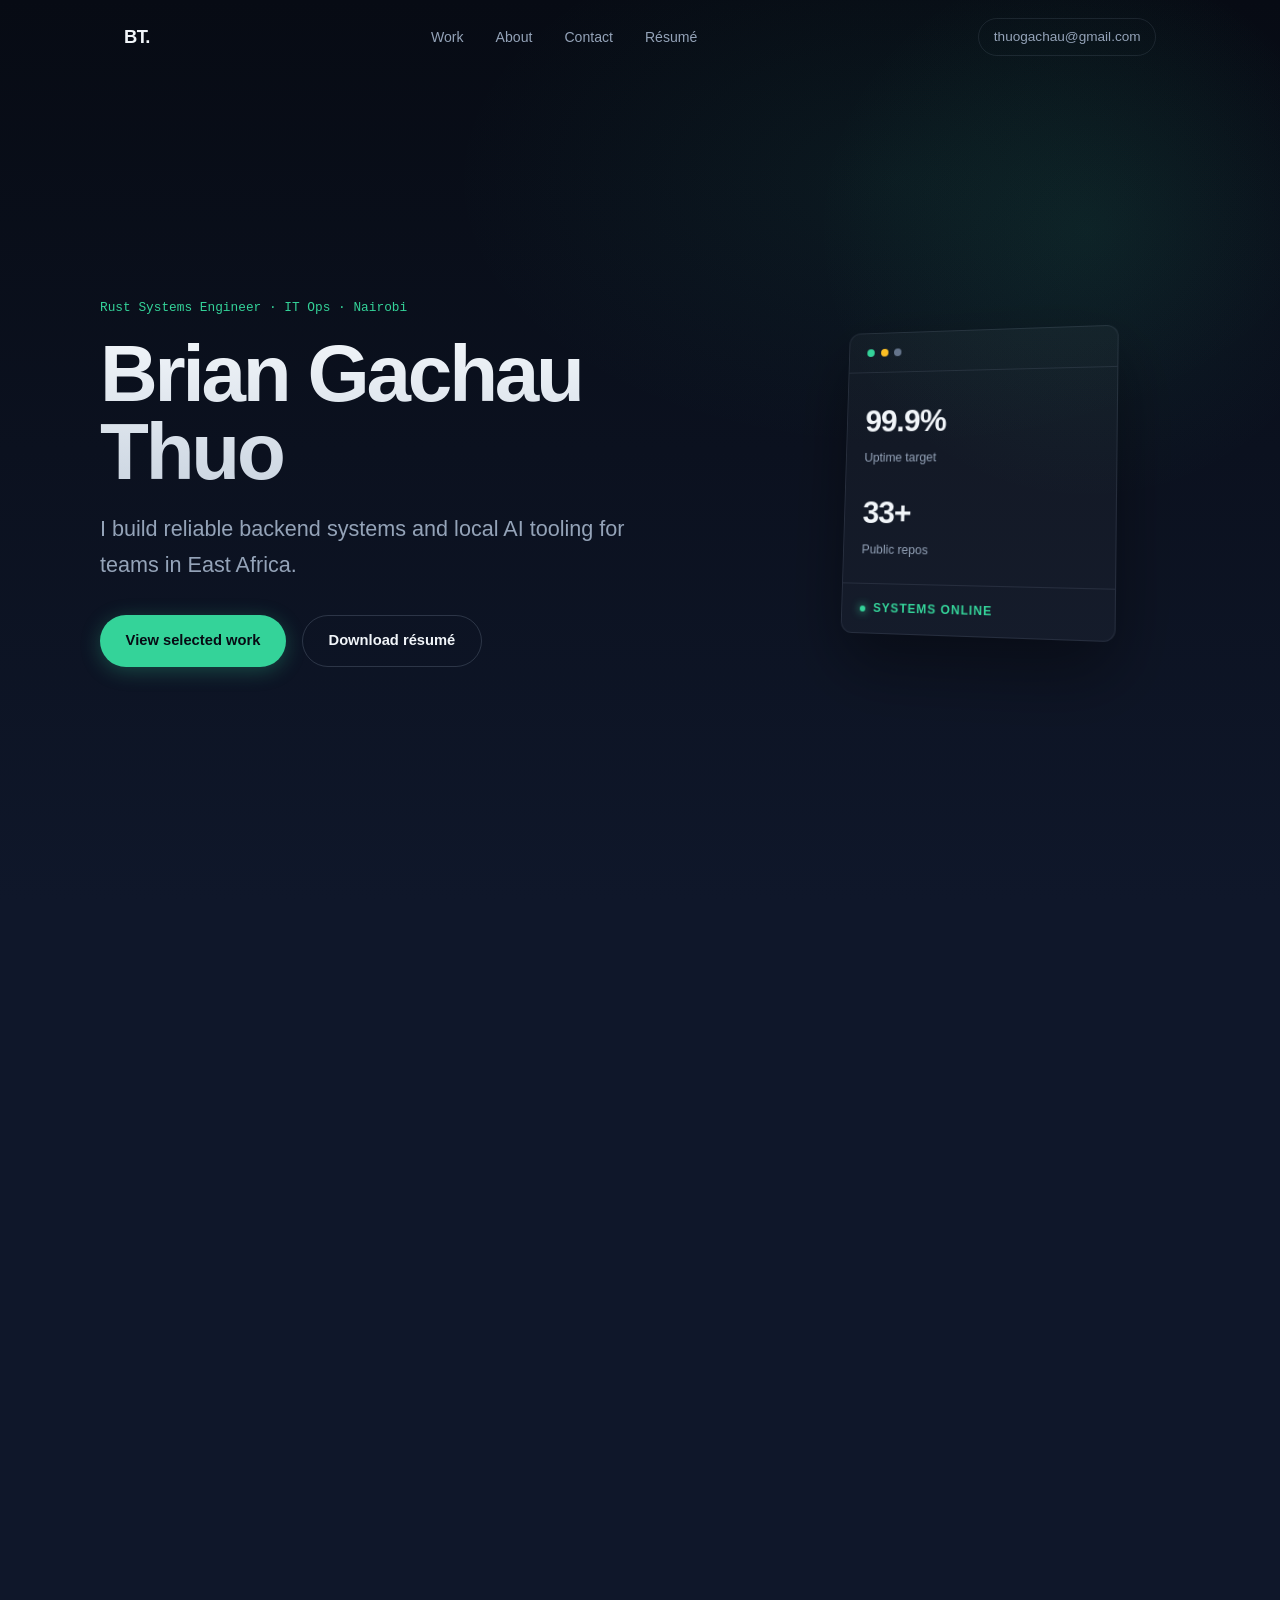
==== commit 75fc2b06: "Updated the html to capture the new format and text feel." ====
--- a/index.html
+++ b/index.html
@@ -10,10 +10,25 @@
   <meta name="author" content="Brian Gachau Thuo" />
   <link rel="canonical" href="https://thuobrian.github.io/Brian-Thuo/" />
 
+  <link rel="icon" href="favicon.svg" type="image/svg+xml" />
+  <link rel="icon" href="favicon.ico" sizes="any" />
+  <link rel="icon" href="favicon-32.png" type="image/png" sizes="32x32" />
+  <link rel="icon" href="favicon-16.png" type="image/png" sizes="16x16" />
+  <link rel="apple-touch-icon" href="apple-touch-icon.png" />
+
   <meta property="og:title" content="Brian Gachau Thuo · Rust Systems Engineer" />
   <meta property="og:description" content="Reliable backend systems and local AI tooling for teams in East Africa." />
   <meta property="og:type" content="website" />
   <meta property="og:url" content="https://thuobrian.github.io/Brian-Thuo/" />
+  <meta property="og:image" content="https://thuobrian.github.io/Brian-Thuo/images/og-image.png" />
+  <meta property="og:image:width" content="1200" />
+  <meta property="og:image:height" content="630" />
+  <meta property="og:image:alt" content="Brian Gachau Thuo — Rust Systems Engineer, IT Ops, Nairobi" />
+
+  <meta name="twitter:card" content="summary_large_image" />
+  <meta name="twitter:title" content="Brian Gachau Thuo · Rust Systems Engineer" />
+  <meta name="twitter:description" content="Reliable backend systems and local AI tooling for teams in East Africa." />
+  <meta name="twitter:image" content="https://thuobrian.github.io/Brian-Thuo/images/og-image.png" />
 
   <script type="application/ld+json">
   {
@@ -51,6 +66,7 @@
         <li><a href="#work" class="nav-link">Work</a></li>
         <li><a href="#about" class="nav-link">About</a></li>
         <li><a href="#contact" class="nav-link">Contact</a></li>
+        <li><a href="resume.html" class="nav-link" target="_blank" rel="noopener noreferrer">Résumé</a></li>
       </ul>
 
       <a href="mailto:thuogachau@gmail.com" class="nav-email">thuogachau@gmail.com</a>
@@ -69,6 +85,7 @@
         </p>
         <div class="hero-actions">
           <a href="#work" class="btn btn-primary">View selected work</a>
+          <a href="resume.html" target="_blank" rel="noopener noreferrer" class="btn btn-secondary">Download résumé</a>
         </div>
       </div>
 
@@ -110,7 +127,7 @@
         <div class="project-list">
           <article class="project-card">
             <div class="project-image">
-              <img src="images/pic01.jpg" alt="Laptop Inventory API dashboard preview" loading="lazy" />
+              <img src="images/preview-laptop-inventory.svg" alt="Terminal example: assigning a laptop via the API and the resulting JSON response" loading="lazy" />
             </div>
             <div class="project-body">
               <div class="project-meta">
@@ -118,7 +135,7 @@
                 <span class="project-type">API</span>
               </div>
               <h3 class="project-title">Laptop Inventory API</h3>
-              <p class="project-desc">Tracks hardware assignments with compile-time checked SQL so bad queries never reach production.</p>
+              <p class="project-desc"><strong>Problem:</strong> IT ops needed to track which laptop is assigned to which staff member without a spreadsheet drifting out of sync. <strong>Approach:</strong> a Rust/Actix-web API over Postgres, using SQLx instead of an ORM so every query is checked against the schema at compile time, plus atomic transactions so unassigning a user always reverts the laptop's status in the same operation — no orphaned "assigned" records. <strong>Also ships</strong> a server-rendered HTMX dashboard, so non-technical staff can use it without a SPA build step.</p>
               <ul class="project-tags">
                 <li>Rust</li>
                 <li>Actix-web</li>
@@ -137,7 +154,7 @@
 
           <article class="project-card">
             <div class="project-image">
-              <img src="images/pic02.jpg" alt="AI Support Chatbot interface preview" loading="lazy" />
+              <img src="images/preview-ai-chatbot.svg" alt="Terminal example: an IT support question answered from a local document with a page citation" loading="lazy" />
             </div>
             <div class="project-body">
               <div class="project-meta">
@@ -145,7 +162,7 @@
                 <span class="project-type">AI Tool</span>
               </div>
               <h3 class="project-title">AI Support Chatbot</h3>
-              <p class="project-desc">Local RAG IT-support bot that answers from internal docs without external API calls or latency.</p>
+              <p class="project-desc"><strong>Problem:</strong> teams with sensitive internal docs can't route IT-support questions through a cloud LLM. <strong>Approach:</strong> a fully local RAG stack — Ollama for inference, ChromaDB for embeddings, FastAPI streaming answers over SSE — so questions are answered from ingested PDFs, Word docs, and Markdown with zero data leaving the machine, and zero per-query API cost. Ships with an interactive setup script so a non-developer can stand it up.</p>
               <ul class="project-tags">
                 <li>Python</li>
                 <li>FastAPI</li>
@@ -164,7 +181,7 @@
 
           <article class="project-card">
             <div class="project-image">
-              <img src="images/pic03.jpg" alt="Kenyan AI Financial Advisor preview" loading="lazy" />
+              <img src="images/preview-financial-advisor.svg" alt="Terminal example: a CLI budget breakdown using M-Pesa and SACCO categories with an investment recommendation" loading="lazy" />
             </div>
             <div class="project-body">
               <div class="project-meta">
@@ -172,7 +189,7 @@
                 <span class="project-type">AI Product</span>
               </div>
               <h3 class="project-title">Kenyan AI Financial Advisor</h3>
-              <p class="project-desc">AI advisor tuned for the Kenyan market: budgeting, saving, investing, and tax planning.</p>
+              <p class="project-desc"><strong>Problem:</strong> generic financial-advice tools ignore how Kenyans actually move money — M-Pesa, Fuliza, SACCOs, Chamas, Treasury Bills. <strong>Approach:</strong> a Clean Architecture Python app (domain/application/adapters) that swaps in local instruments and PAYE tax rules instead of Western defaults, with security taken seriously for a public-facing advisor — HTML sanitization, rate limiting, and a target of 80%+ test coverage enforced via a Makefile lint/type-check/test pipeline. Clearly scoped as educational, not licensed advice.</p>
               <ul class="project-tags">
                 <li>Python</li>
                 <li>AI/ML</li>
@@ -190,7 +207,7 @@
 
           <article class="project-card">
             <div class="project-image">
-              <img src="images/pic04.jpg" alt="PR Context Builder CLI preview" loading="lazy" />
+              <img src="images/preview-pr-context.svg" alt="Terminal example: generating a review briefing that flags cross-file impact and a security concern" loading="lazy" />
             </div>
             <div class="project-body">
               <div class="project-meta">
@@ -198,7 +215,7 @@
                 <span class="project-type">CLI</span>
               </div>
               <h3 class="project-title">PR Context Builder</h3>
-              <p class="project-desc">Rust CLI that builds rich PR summaries from local Git context, saving review cycles.</p>
+              <p class="project-desc"><strong>Problem:</strong> reviewers waste time re-deriving context a diff alone doesn't show — what else touches this code, is there a migration, is there an obvious security smell. <strong>Approach:</strong> a Rust CLI that gathers diff, commit history, and repo structure from a local repo or a GitHub PR, runs rule-based detection for migrations/config changes/test gaps, then optionally hands that context to an LLM (OpenAI-compatible or local Ollama) to produce a structured review briefing.</p>
               <ul class="project-tags">
                 <li>Rust</li>
                 <li>CLI</li>
@@ -220,7 +237,7 @@
       <div class="container">
         <div class="about-grid">
           <div class="about-photo">
-            <img src="images/pic05.jpg" alt="Brian Gachau Thuo" loading="lazy" />
+            <img src="images/about-panel.svg" alt="Brian Gachau Thuo — Nairobi, Kenya · Rust, Systems, AI tooling" loading="lazy" />
           </div>
 
           <div class="about-text">
--- a/assets/css/style.css
+++ b/assets/css/style.css
@@ -114,6 +114,18 @@
 .btn-primary:hover {
   transform: translateY(-2px);
   box-shadow: 0 8px 30px var(--glow);
+}
+
+.btn-secondary {
+  background: transparent;
+  color: var(--text);
+  border: 1px solid var(--border-strong);
+}
+
+.btn-secondary:hover {
+  transform: translateY(-2px);
+  border-color: var(--text-muted);
+  background: var(--bg-elevated);
 }
 
 /* Navigation */
